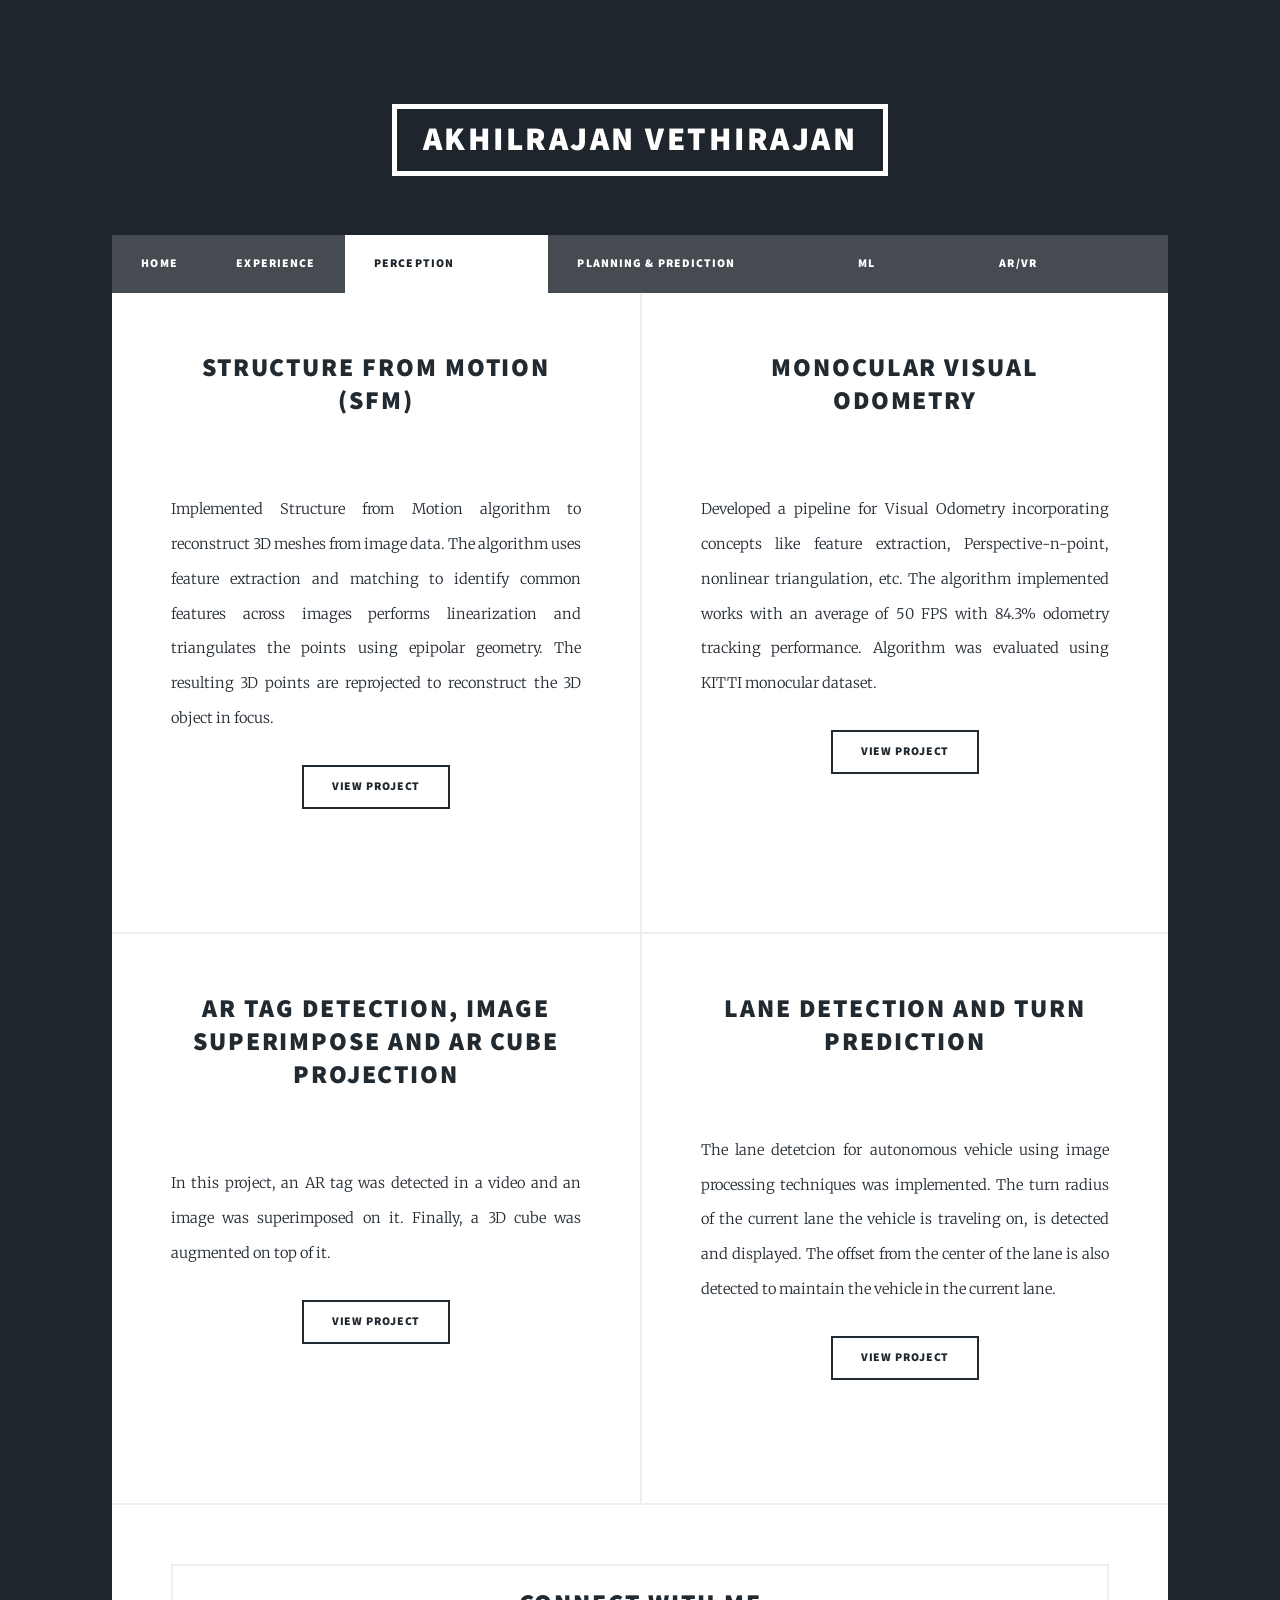
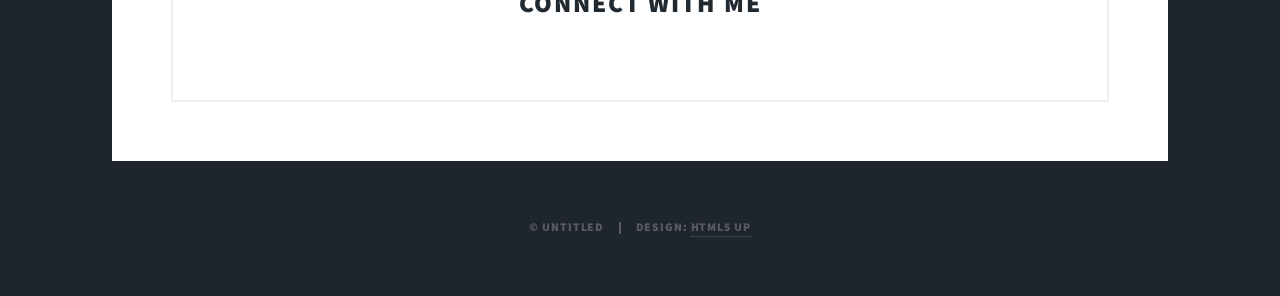
==== CVprojects.html @ 6d542c8a "Updated portfolio" ====
<!DOCTYPE HTML>
<!--
	Massively by HTML5 UP
	html5up.net | @ajlkn
	Free for personal and commercial use under the CCA 3.0 license (html5up.net/license)
-->
<html>
	<head>
		<title>Computer Vision</title>
		<meta charset="utf-8" />
		<meta name="viewport" content="width=device-width, initial-scale=1, user-scalable=no" />
		<link rel="stylesheet" href="assets/css/main.css" />
		<noscript><link rel="stylesheet" href="assets/css/noscript.css" /></noscript>
	</head>
	<body class="is-preload">

		<!-- Wrapper -->
			<div id="wrapper">

				<!-- Header -->
					<header id="header">
						<a href="index.html" class="logo">Akhilrajan Vethirajan</a>
					</header>

				<!-- Nav -->
					<nav id="nav">
						<ul class="links">

							<li><a href="index.html">HOME</a></li>
							<li><a href="research.html">Experience</a></li>
							<li class="active"><a href="CVprojects.html">Perception Projects</a></li>
							<li><a href="Planning.html">Planning & Prediction Projects</a></li>
							<li><a href="ML.html">ML Projects</a></li>
							<li><a href="Gamedev.html">AR/VR GameDev</a></li>
							<!-- <li><a href="#about_me">About Me</a></li> -->
						</ul>
						<ul class="icons">
							<li><a href="https://www.linkedin.com/in/akhilrajan/" class="icon brands fa-linkedin"><span class="label">LinkedIn</span></a></li>
							<li><a href="https://github.com/Akhilrajan-V" class="icon brands fa-github"><span class="label">GitHub</span></a></li>
						</ul>
					</nav>

				<!-- Main -->
					<div id="main">

							<section class="posts">

								<article>
									<header>
									
										<h2><a href="#">Structure from Motion (SfM)<br />
										</a></h2>
									</header>
									<a href="https://www.youtube.com/watch?v=Nj5nIHlJmwM" class="image fit"><img src="images/pointcloud.gif" alt="" /></a>
									<p>
										Implemented Structure from Motion algorithm to reconstruct 3D meshes from image data. The algorithm uses feature extraction and matching to identify
										common features across images performs linearization and triangulates the points using epipolar geometry. The resulting 3D points are reprojected to 
										reconstruct the 3D object in focus.   
									</p>
									<ul class="actions special">
										<li><a href="https://github.com/aswathselvam/Mono-V-SLAM" class="button">View Project</a></li>
									</ul>
									<ul class="icons alt">
										<li><a href="https://www.youtube.com/watch?v=Nj5nIHlJmwM" class="icon brands alt fa-youtube"><span class="label">Youtube</span></a></li>
									</ul>
								</article>

								<article>
									<header>
									
										<h2><a href="#">Monocular Visual Odometry<br />
										</a></h2>
									</header>
									<a href="https://www.youtube.com/watch?v=Nj5nIHlJmwM" class="image fit"><img src="images/pointcloud.gif" alt="" /></a>
									<p>
										Developed a pipeline for Visual Odometry incorporating concepts like feature extraction, Perspective-n-point, nonlinear triangulation, etc.
										The algorithm implemented works with an average of 50 FPS with 84.3% odometry tracking performance. Algorithm was evaluated using KITTI monocular dataset.        
									</p>
									<ul class="actions special">
										<li><a href="https://github.com/aswathselvam/Mono-V-SLAM" class="button">View Project</a></li>
									</ul>
									<ul class="icons alt">
										<li><a href="https://www.youtube.com/watch?v=Nj5nIHlJmwM" class="icon brands alt fa-youtube"><span class="label">Youtube</span></a></li>
									</ul>
								</article>	

								<article>
									<header>
										<h2><a href="#">AR Tag Detection, Image superimpose and AR Cube projection<br />
										</a></h2>
									</header>
									<a href="https://drive.google.com/file/d/1sI7ecA_CDnoxOU5vWGBy1FHUKwkh2Gbr/view?usp=sharing" class="image fit"><img src="images/cube_SS.png" alt="" /></a>
									<p>In this project, an AR tag was detected in a video and an image was superimposed on it. Finally, a 3D cube was 
										augmented on top of it.</p>
									<ul class="actions special">
										<li><a href="#" class="button">View Project</a></li>
									</ul>
									<ul class="icons alt">
										<li><a href="https://drive.google.com/file/d/1sI7ecA_CDnoxOU5vWGBy1FHUKwkh2Gbr/view?usp=sharing" class="icon brands alt fa-youtube"><span class="label">Youtube</span></a></li>
									</ul>
								</article>
								
								<article>
									<header>
										
										<h2><a href="#">Lane Detection and Turn Prediction<br />
										</a></h2>
									</header>
									<a href="https://drive.google.com/file/d/1pmeUvAdmHoVTQMh2VsuWwOmt2T-Bumat/view?usp=sharing" class="image fit"><img src="images/curve_detect.png" alt="" /></a>
									<p>
										The lane detetcion for autonomous vehicle using image processing techniques was implemented.
										The turn radius of the current lane the vehicle is traveling on, is detected and displayed. The 
										offset from the center of the lane is also detected to maintain the vehicle in the current lane.											
									</p>
									<ul class="actions special">
										<li><a href="#" class="button">View Project</a></li>
									</ul>
									<ul class="icons alt">
										<li><a href="https://drive.google.com/file/d/1pmeUvAdmHoVTQMh2VsuWwOmt2T-Bumat/view?usp=sharing" class="icon brands alt fa-youtube"><span class="label">Youtube</span></a></li>
									</ul>
								</article>

							</section>

						<footer>
							<section>
								<div class="box" id="coonect">
								
									<h2>Connect with me</h2>
										<ul class="icons">
										
											<li><a href="https://www.linkedin.com/in/akhilrajan/" class="icon brands fa-linkedin"><span class="label">LinkedIn</span></a></li>
											<li><a href="https://github.com/Akhilrajan-V" class="icon brands fa-github"><span class="label">GitHub</span></a></li>
										</ul>
								</div>
							</section>
						</footer>
					</div>
				

				<!-- Copyright -->
					<div id="copyright">
						<ul><li>&copy; Untitled</li><li>Design: <a href="https://html5up.net">HTML5 UP</a></li></ul>
					</div>

			</div>

		<!-- Scripts -->
			<script src="assets/js/jquery.min.js"></script>
			<script src="assets/js/jquery.scrollex.min.js"></script>
			<script src="assets/js/jquery.scrolly.min.js"></script>
			<script src="assets/js/browser.min.js"></script>
			<script src="assets/js/breakpoints.min.js"></script>
			<script src="assets/js/util.js"></script>
			<script src="assets/js/main.js"></script>

	</body>
</html>
---- assets/css/main.css ----
@import url(fontawesome-all.min.css);
@import url("https://fonts.googleapis.com/css?family=Merriweather:300,700,300italic,700italic|Source+Sans+Pro:900");

/*
	Massively by HTML5 UP
	html5up.net | @ajlkn
	Free for personal and commercial use under the CCA 3.0 license (html5up.net/license)
*/

html, body, div, span, applet, object,
iframe, h1, h2, h3, h4, h5, h6, p, blockquote,
pre, a, abbr, acronym, address, big, cite,
code, del, dfn, em, img, ins, kbd, q, s, samp,
small, strike, strong, sub, sup, tt, var, b,
u, i, center, dl, dt, dd, ol, ul, li, fieldset,
form, label, legend, table, caption, tbody,
tfoot, thead, tr, th, td, article, aside,
canvas, details, embed, figure, figcaption,
footer, header, hgroup, menu, nav, output, ruby,
section, summary, time, mark, audio, video {
	margin: 0;
	padding: 0;
	border: 0;
	font-size: 100%;
	font: inherit;
	vertical-align: baseline;}

article, aside, details, figcaption, figure,
footer, header, hgroup, menu, nav, section {
	display: block;}

body {
	line-height: 1;
}

ol, ul {
	list-style: none;
}

blockquote, q {
	quotes: none;
}

	blockquote:before, blockquote:after, q:before, q:after {
		content: '';
		content: none;
	}

table {
	border-collapse: collapse;
	border-spacing: 0;
}

body {
	-webkit-text-size-adjust: none;
}

mark {
	background-color: transparent;
	color: inherit;
}

input::-moz-focus-inner {
	border: 0;
	padding: 0;
}

input, select, textarea {
	-moz-appearance: none;
	-webkit-appearance: none;
	-ms-appearance: none;
	appearance: none;
}

/* Basic */

	@-ms-viewport {
		width: device-width;
	}

	body {
		-ms-overflow-style: scrollbar;
	}

	@media screen and (max-width: 480px) {

		html, body {
			min-width: 320px;
		}

	}

	html {
		box-sizing: border-box;
	}

	*, *:before, *:after {
		box-sizing: inherit;
	}

	body {
		background-color: #1e252d;
	}

		body.is-preload *, body.is-preload *:before, body.is-preload *:after {
			-moz-animation: none !important;
			-webkit-animation: none !important;
			-ms-animation: none !important;
			animation: none !important;
			-moz-transition: none !important;
			-webkit-transition: none !important;
			-ms-transition: none !important;
			transition: none !important;
		}

/* Type */

html {
	font-size: 16pt;
}

@media screen and (max-width: 1680px) {

	html {
		font-size: 12pt;
	}

}

@media screen and (max-width: 1280px) {

	html {
		font-size: 11pt;
	}

}

@media screen and (max-width: 360px) {

	html {
		font-size: 10pt;
	}

}

body {
	color: #212931;
}

.selected-text-large {
	font-size: 1.5rem;
}

	body, input, select, textarea {
		font-family: "Merriweather", Georgia, serif;
		font-weight: 300;
		font-size: 1rem;
		line-height: 2.375;
	}

	a {
		-moz-transition: color 0.2s ease-in-out, background-color 0.2s ease-in-out, border-color 0.2s ease-in-out, box-shadow 0.2s ease-in-out;
		-webkit-transition: color 0.2s ease-in-out, background-color 0.2s ease-in-out, border-color 0.2s ease-in-out, box-shadow 0.2s ease-in-out;
		-ms-transition: color 0.2s ease-in-out, background-color 0.2s ease-in-out, border-color 0.2s ease-in-out, box-shadow 0.2s ease-in-out;
		transition: color 0.2s ease-in-out, background-color 0.2s ease-in-out, border-color 0.2s ease-in-out, box-shadow 0.2s ease-in-out;
		border-bottom: dotted 1px;
		text-decoration: none;
	}

		a:hover {
			border-bottom-color: transparent;
		}

	strong, b {
		font-weight: 600;
	}

	em, i {
		font-style: italic;
	}

	p {
		text-align: justify;
		margin: 0 0 2rem 0;
	}

	h1, h2, h3, h4, h5, h6 {
		font-family: "Source Sans Pro", Helvetica, sans-serif;
		font-weight: 900;
		line-height: 1.5;
		letter-spacing: 0.075em;
		text-transform: uppercase;
		margin: 0 0 1rem 0;
	}

		h1 a, h2 a, h3 a, h4 a, h5 a, h6 a {
			border-bottom: 0;
			color: inherit;
			text-decoration: none;
		}

	h1 {
		font-size: 4rem;
		line-height: 1.1;
		margin: 0 0 2rem 0;
	}

	h2 {
		font-size: 1.75rem;
		line-height: 1.3;
		margin: 0 0 1.5rem 0;
	}

	h3 {
		font-size: 1.25rem;
		margin: 0 0 1.5rem 0;
	}

	h4 {
		font-size: 1rem;
	}

	h5 {
		font-size: 0.9rem;
	}

	h6 {
		font-size: 0.8rem;
	}

	sub {
		font-size: 0.8rem;
		position: relative;
		top: 0.5rem;
	}

	sup {
		font-size: 0.8rem;
		position: relative;
		top: -0.5rem;
	}

	blockquote {
		border-left: solid 4px;
		font-style: italic;
		margin: 0 0 2rem 0;
		padding: 0.5rem 0 0.5rem 2rem;
	}

	code {
		border: solid 2px;
		font-family: "Courier New", monospace;
		font-size: 0.9rem;
		margin: 0 0.25rem;
		padding: 0.25rem 0.65rem;
	}

	pre {
		-webkit-overflow-scrolling: touch;
		font-family: "Courier New", monospace;
		font-size: 0.9rem;
		margin: 0 0 2rem 0;
	}

		pre code {
			display: block;
			line-height: 1.75;
			padding: 1rem 1.5rem;
			overflow-x: auto;
		}

	hr {
		border: 0;
		border-bottom: solid 2px;
		margin: 3rem 0;
	}

		hr.major {
			margin: 5rem 0;
		}

	.align-left {
		text-align: left;
	}

	.align-center {
		text-align: center;
	}

	.align-right {
		text-align: right;
	}

	input, select, textarea {
		color: #212931;
	}

	a {
		color: #212931;
		border-bottom-color: rgba(33, 41, 49, 0.5);
	}

		a:hover {
			border-bottom-color: transparent;
			color: #18bfef !important;
		}

	strong, b {
		color: #212931;
	}

	h1, h2, h3, h4, h5, h6 {
		color: #212931;
	}

	blockquote {
		border-left-color: #eeeeee;
	}

	code {
		background: rgba(220, 220, 220, 0.25);
		border-color: #eeeeee;
	}

	hr {
		border-bottom-color: #eeeeee;
	}

/* Row */

	.row {
		display: flex;
		flex-wrap: wrap;
		box-sizing: border-box;
		align-items: stretch;
	}

		.row > * {
			box-sizing: border-box;
		}

		.row.gtr-uniform > * > :last-child {
			margin-bottom: 0;
		}

		.row.aln-left {
			justify-content: flex-start;
		}

		.row.aln-center {
			justify-content: center;
		}

		.row.aln-right {
			justify-content: flex-end;
		}

		.row.aln-top {
			align-items: flex-start;
		}

		.row.aln-middle {
			align-items: center;
		}

		.row.aln-bottom {
			align-items: flex-end;
		}

		.row > .imp {
			order: -1;
		}

		.row > .col-1 {
			width: 8.33333%;
		}

		.row > .off-1 {
			margin-left: 8.33333%;
		}

		.row > .col-2 {
			width: 16.66667%;
		}

		.row > .off-2 {
			margin-left: 16.66667%;
		}

		.row > .col-3 {
			width: 25%;
		}

		.row > .off-3 {
			margin-left: 25%;
		}

		.row > .col-4 {
			width: 33.33333%;
		}

		.row > .off-4 {
			margin-left: 33.33333%;
		}

		.row > .col-5 {
			width: 41.66667%;
		}

		.row > .off-5 {
			margin-left: 41.66667%;
		}

		.row > .col-6 {
			width: 50%;
		}

		.row > .off-6 {
			margin-left: 50%;
		}

		.row > .col-7 {
			width: 58.33333%;
		}

		.row > .off-7 {
			margin-left: 58.33333%;
		}

		.row > .col-8 {
			width: 66.66667%;
		}

		.row > .off-8 {
			margin-left: 66.66667%;
		}

		.row > .col-9 {
			width: 75%;
		}

		.row > .off-9 {
			margin-left: 75%;
		}

		.row > .col-10 {
			width: 83.33333%;
		}

		.row > .off-10 {
			margin-left: 83.33333%;
		}

		.row > .col-11 {
			width: 91.66667%;
		}

		.row > .off-11 {
			margin-left: 91.66667%;
		}

		.row > .col-12 {
			width: 100%;
		}

		.row > .off-12 {
			margin-left: 100%;
		}

		.row.gtr-0 {
			margin-top: 0;
			margin-left: 0rem;
		}

			.row.gtr-0 > * {
				padding: 0 0 0 0rem;
			}

			.row.gtr-0.gtr-uniform {
				margin-top: 0rem;
			}

				.row.gtr-0.gtr-uniform > * {
					padding-top: 0rem;
				}

		.row.gtr-25 {
			margin-top: 0;
			margin-left: -0.375rem;
		}

			.row.gtr-25 > * {
				padding: 0 0 0 0.375rem;
			}

			.row.gtr-25.gtr-uniform {
				margin-top: -0.375rem;
			}

				.row.gtr-25.gtr-uniform > * {
					padding-top: 0.375rem;
				}

		.row.gtr-50 {
			margin-top: 0;
			margin-left: -0.75rem;
		}

			.row.gtr-50 > * {
				padding: 0 0 0 0.75rem;
			}

			.row.gtr-50.gtr-uniform {
				margin-top: -0.75rem;
			}

				.row.gtr-50.gtr-uniform > * {
					padding-top: 0.75rem;
				}

		.row {
			margin-top: 0;
			margin-left: -1.5rem;
		}

			.row > * {
				padding: 0 0 0 1.5rem;
			}

			.row.gtr-uniform {
				margin-top: -1.5rem;
			}

				.row.gtr-uniform > * {
					padding-top: 1.5rem;
				}

		.row.gtr-150 {
			margin-top: 0;
			margin-left: -2.25rem;
		}

			.row.gtr-150 > * {
				padding: 0 0 0 2.25rem;
			}

			.row.gtr-150.gtr-uniform {
				margin-top: -2.25rem;
			}

				.row.gtr-150.gtr-uniform > * {
					padding-top: 2.25rem;
				}

		.row.gtr-200 {
			margin-top: 0;
			margin-left: -3rem;
		}

			.row.gtr-200 > * {
				padding: 0 0 0 3rem;
			}

			.row.gtr-200.gtr-uniform {
				margin-top: -3rem;
			}

				.row.gtr-200.gtr-uniform > * {
					padding-top: 3rem;
				}

		@media screen and (max-width: 1680px) {

			.row {
				display: flex;
				flex-wrap: wrap;
				box-sizing: border-box;
				align-items: stretch;
			}

				.row > * {
					box-sizing: border-box;
				}

				.row.gtr-uniform > * > :last-child {
					margin-bottom: 0;
				}

				.row.aln-left {
					justify-content: flex-start;
				}

				.row.aln-center {
					justify-content: center;
				}

				.row.aln-right {
					justify-content: flex-end;
				}

				.row.aln-top {
					align-items: flex-start;
				}

				.row.aln-middle {
					align-items: center;
				}

				.row.aln-bottom {
					align-items: flex-end;
				}

				.row > .imp-xlarge {
					order: -1;
				}

				.row > .col-1-xlarge {
					width: 8.33333%;
				}

				.row > .off-1-xlarge {
					margin-left: 8.33333%;
				}

				.row > .col-2-xlarge {
					width: 16.66667%;
				}

				.row > .off-2-xlarge {
					margin-left: 16.66667%;
				}

				.row > .col-3-xlarge {
					width: 25%;
				}

				.row > .off-3-xlarge {
					margin-left: 25%;
				}

				.row > .col-4-xlarge {
					width: 33.33333%;
				}

				.row > .off-4-xlarge {
					margin-left: 33.33333%;
				}

				.row > .col-5-xlarge {
					width: 41.66667%;
				}

				.row > .off-5-xlarge {
					margin-left: 41.66667%;
				}

				.row > .col-6-xlarge {
					width: 50%;
				}

				.row > .off-6-xlarge {
					margin-left: 50%;
				}

				.row > .col-7-xlarge {
					width: 58.33333%;
				}

				.row > .off-7-xlarge {
					margin-left: 58.33333%;
				}

				.row > .col-8-xlarge {
					width: 66.66667%;
				}

				.row > .off-8-xlarge {
					margin-left: 66.66667%;
				}

				.row > .col-9-xlarge {
					width: 75%;
				}

				.row > .off-9-xlarge {
					margin-left: 75%;
				}

				.row > .col-10-xlarge {
					width: 83.33333%;
				}

				.row > .off-10-xlarge {
					margin-left: 83.33333%;
				}

				.row > .col-11-xlarge {
					width: 91.66667%;
				}

				.row > .off-11-xlarge {
					margin-left: 91.66667%;
				}

				.row > .col-12-xlarge {
					width: 100%;
				}

				.row > .off-12-xlarge {
					margin-left: 100%;
				}

				.row.gtr-0 {
					margin-top: 0;
					margin-left: 0rem;
				}

					.row.gtr-0 > * {
						padding: 0 0 0 0rem;
					}

					.row.gtr-0.gtr-uniform {
						margin-top: 0rem;
					}

						.row.gtr-0.gtr-uniform > * {
							padding-top: 0rem;
						}

				.row.gtr-25 {
					margin-top: 0;
					margin-left: -0.375rem;
				}

					.row.gtr-25 > * {
						padding: 0 0 0 0.375rem;
					}

					.row.gtr-25.gtr-uniform {
						margin-top: -0.375rem;
					}

						.row.gtr-25.gtr-uniform > * {
							padding-top: 0.375rem;
						}

				.row.gtr-50 {
					margin-top: 0;
					margin-left: -0.75rem;
				}

					.row.gtr-50 > * {
						padding: 0 0 0 0.75rem;
					}

					.row.gtr-50.gtr-uniform {
						margin-top: -0.75rem;
					}

						.row.gtr-50.gtr-uniform > * {
							padding-top: 0.75rem;
						}

				.row {
					margin-top: 0;
					margin-left: -1.5rem;
				}

					.row > * {
						padding: 0 0 0 1.5rem;
					}

					.row.gtr-uniform {
						margin-top: -1.5rem;
					}

						.row.gtr-uniform > * {
							padding-top: 1.5rem;
						}

				.row.gtr-150 {
					margin-top: 0;
					margin-left: -2.25rem;
				}

					.row.gtr-150 > * {
						padding: 0 0 0 2.25rem;
					}

					.row.gtr-150.gtr-uniform {
						margin-top: -2.25rem;
					}

						.row.gtr-150.gtr-uniform > * {
							padding-top: 2.25rem;
						}

				.row.gtr-200 {
					margin-top: 0;
					margin-left: -3rem;
				}

					.row.gtr-200 > * {
						padding: 0 0 0 3rem;
					}

					.row.gtr-200.gtr-uniform {
						margin-top: -3rem;
					}

						.row.gtr-200.gtr-uniform > * {
							padding-top: 3rem;
						}

		}

		@media screen and (max-width: 1280px) {

			.row {
				display: flex;
				flex-wrap: wrap;
				box-sizing: border-box;
				align-items: stretch;
			}

				.row > * {
					box-sizing: border-box;
				}

				.row.gtr-uniform > * > :last-child {
					margin-bottom: 0;
				}

				.row.aln-left {
					justify-content: flex-start;
				}

				.row.aln-center {
					justify-content: center;
				}

				.row.aln-right {
					justify-content: flex-end;
				}

				.row.aln-top {
					align-items: flex-start;
				}

				.row.aln-middle {
					align-items: center;
				}

				.row.aln-bottom {
					align-items: flex-end;
				}

				.row > .imp-large {
					order: -1;
				}

				.row > .col-1-large {
					width: 8.33333%;
				}

				.row > .off-1-large {
					margin-left: 8.33333%;
				}

				.row > .col-2-large {
					width: 16.66667%;
				}

				.row > .off-2-large {
					margin-left: 16.66667%;
				}

				.row > .col-3-large {
					width: 25%;
				}

				.row > .off-3-large {
					margin-left: 25%;
				}

				.row > .col-4-large {
					width: 33.33333%;
				}

				.row > .off-4-large {
					margin-left: 33.33333%;
				}

				.row > .col-5-large {
					width: 41.66667%;
				}

				.row > .off-5-large {
					margin-left: 41.66667%;
				}

				.row > .col-6-large {
					width: 50%;
				}

				.row > .off-6-large {
					margin-left: 50%;
				}

				.row > .col-7-large {
					width: 58.33333%;
				}

				.row > .off-7-large {
					margin-left: 58.33333%;
				}

				.row > .col-8-large {
					width: 66.66667%;
				}

				.row > .off-8-large {
					margin-left: 66.66667%;
				}

				.row > .col-9-large {
					width: 75%;
				}

				.row > .off-9-large {
					margin-left: 75%;
				}

				.row > .col-10-large {
					width: 83.33333%;
				}

				.row > .off-10-large {
					margin-left: 83.33333%;
				}

				.row > .col-11-large {
					width: 91.66667%;
				}

				.row > .off-11-large {
					margin-left: 91.66667%;
				}

				.row > .col-12-large {
					width: 100%;
				}

				.row > .off-12-large {
					margin-left: 100%;
				}

				.row.gtr-0 {
					margin-top: 0;
					margin-left: 0rem;
				}

					.row.gtr-0 > * {
						padding: 0 0 0 0rem;
					}

					.row.gtr-0.gtr-uniform {
						margin-top: 0rem;
					}

						.row.gtr-0.gtr-uniform > * {
							padding-top: 0rem;
						}

				.row.gtr-25 {
					margin-top: 0;
					margin-left: -0.375rem;
				}

					.row.gtr-25 > * {
						padding: 0 0 0 0.375rem;
					}

					.row.gtr-25.gtr-uniform {
						margin-top: -0.375rem;
					}

						.row.gtr-25.gtr-uniform > * {
							padding-top: 0.375rem;
						}

				.row.gtr-50 {
					margin-top: 0;
					margin-left: -0.75rem;
				}

					.row.gtr-50 > * {
						padding: 0 0 0 0.75rem;
					}

					.row.gtr-50.gtr-uniform {
						margin-top: -0.75rem;
					}

						.row.gtr-50.gtr-uniform > * {
							padding-top: 0.75rem;
						}

				.row {
					margin-top: 0;
					margin-left: -1.5rem;
				}

					.row > * {
						padding: 0 0 0 1.5rem;
					}

					.row.gtr-uniform {
						margin-top: -1.5rem;
					}

						.row.gtr-uniform > * {
							padding-top: 1.5rem;
						}

				.row.gtr-150 {
					margin-top: 0;
					margin-left: -2.25rem;
				}

					.row.gtr-150 > * {
						padding: 0 0 0 2.25rem;
					}

					.row.gtr-150.gtr-uniform {
						margin-top: -2.25rem;
					}

						.row.gtr-150.gtr-uniform > * {
							padding-top: 2.25rem;
						}

				.row.gtr-200 {
					margin-top: 0;
					margin-left: -3rem;
				}

					.row.gtr-200 > * {
						padding: 0 0 0 3rem;
					}

					.row.gtr-200.gtr-uniform {
						margin-top: -3rem;
					}

						.row.gtr-200.gtr-uniform > * {
							padding-top: 3rem;
						}

		}

		@media screen and (max-width: 980px) {

			.row {
				display: flex;
				flex-wrap: wrap;
				box-sizing: border-box;
				align-items: stretch;
			}

				.row > * {
					box-sizing: border-box;
				}

				.row.gtr-uniform > * > :last-child {
					margin-bottom: 0;
				}

				.row.aln-left {
					justify-content: flex-start;
				}

				.row.aln-center {
					justify-content: center;
				}

				.row.aln-right {
					justify-content: flex-end;
				}

				.row.aln-top {
					align-items: flex-start;
				}

				.row.aln-middle {
					align-items: center;
				}

				.row.aln-bottom {
					align-items: flex-end;
				}

				.row > .imp-medium {
					order: -1;
				}

				.row > .col-1-medium {
					width: 8.33333%;
				}

				.row > .off-1-medium {
					margin-left: 8.33333%;
				}

				.row > .col-2-medium {
					width: 16.66667%;
				}

				.row > .off-2-medium {
					margin-left: 16.66667%;
				}

				.row > .col-3-medium {
					width: 25%;
				}

				.row > .off-3-medium {
					margin-left: 25%;
				}

				.row > .col-4-medium {
					width: 33.33333%;
				}

				.row > .off-4-medium {
					margin-left: 33.33333%;
				}

				.row > .col-5-medium {
					width: 41.66667%;
				}

				.row > .off-5-medium {
					margin-left: 41.66667%;
				}

				.row > .col-6-medium {
					width: 50%;
				}

				.row > .off-6-medium {
					margin-left: 50%;
				}

				.row > .col-7-medium {
					width: 58.33333%;
				}

				.row > .off-7-medium {
					margin-left: 58.33333%;
				}

				.row > .col-8-medium {
					width: 66.66667%;
				}

				.row > .off-8-medium {
					margin-left: 66.66667%;
				}

				.row > .col-9-medium {
					width: 75%;
				}

				.row > .off-9-medium {
					margin-left: 75%;
				}

				.row > .col-10-medium {
					width: 83.33333%;
				}

				.row > .off-10-medium {
					margin-left: 83.33333%;
				}

				.row > .col-11-medium {
					width: 91.66667%;
				}

				.row > .off-11-medium {
					margin-left: 91.66667%;
				}

				.row > .col-12-medium {
					width: 100%;
				}

				.row > .off-12-medium {
					margin-left: 100%;
				}

				.row.gtr-0 {
					margin-top: 0;
					margin-left: 0rem;
				}

					.row.gtr-0 > * {
						padding: 0 0 0 0rem;
					}

					.row.gtr-0.gtr-uniform {
						margin-top: 0rem;
					}

						.row.gtr-0.gtr-uniform > * {
							padding-top: 0rem;
						}

				.row.gtr-25 {
					margin-top: 0;
					margin-left: -0.375rem;
				}

					.row.gtr-25 > * {
						padding: 0 0 0 0.375rem;
					}

					.row.gtr-25.gtr-uniform {
						margin-top: -0.375rem;
					}

						.row.gtr-25.gtr-uniform > * {
							padding-top: 0.375rem;
						}

				.row.gtr-50 {
					margin-top: 0;
					margin-left: -0.75rem;
				}

					.row.gtr-50 > * {
						padding: 0 0 0 0.75rem;
					}

					.row.gtr-50.gtr-uniform {
						margin-top: -0.75rem;
					}

						.row.gtr-50.gtr-uniform > * {
							padding-top: 0.75rem;
						}

				.row {
					margin-top: 0;
					margin-left: -1.5rem;
				}

					.row > * {
						padding: 0 0 0 1.5rem;
					}

					.row.gtr-uniform {
						margin-top: -1.5rem;
					}

						.row.gtr-uniform > * {
							padding-top: 1.5rem;
						}

				.row.gtr-150 {
					margin-top: 0;
					margin-left: -2.25rem;
				}

					.row.gtr-150 > * {
						padding: 0 0 0 2.25rem;
					}

					.row.gtr-150.gtr-uniform {
						margin-top: -2.25rem;
					}

						.row.gtr-150.gtr-uniform > * {
							padding-top: 2.25rem;
						}

				.row.gtr-200 {
					margin-top: 0;
					margin-left: -3rem;
				}

					.row.gtr-200 > * {
						padding: 0 0 0 3rem;
					}

					.row.gtr-200.gtr-uniform {
						margin-top: -3rem;
					}

						.row.gtr-200.gtr-uniform > * {
							padding-top: 3rem;
						}

		}

		@media screen and (max-width: 736px) {

			.row {
				display: flex;
				flex-wrap: wrap;
				box-sizing: border-box;
				align-items: stretch;
			}

				.row > * {
					box-sizing: border-box;
				}

				.row.gtr-uniform > * > :last-child {
					margin-bottom: 0;
				}

				.row.aln-left {
					justify-content: flex-start;
				}

				.row.aln-center {
					justify-content: center;
				}

				.row.aln-right {
					justify-content: flex-end;
				}

				.row.aln-top {
					align-items: flex-start;
				}

				.row.aln-middle {
					align-items: center;
				}

				.row.aln-bottom {
					align-items: flex-end;
				}

				.row > .imp-small {
					order: -1;
				}

				.row > .col-1-small {
					width: 8.33333%;
				}

				.row > .off-1-small {
					margin-left: 8.33333%;
				}

				.row > .col-2-small {
					width: 16.66667%;
				}

				.row > .off-2-small {
					margin-left: 16.66667%;
				}

				.row > .col-3-small {
					width: 25%;
				}

				.row > .off-3-small {
					margin-left: 25%;
				}

				.row > .col-4-small {
					width: 33.33333%;
				}

				.row > .off-4-small {
					margin-left: 33.33333%;
				}

				.row > .col-5-small {
					width: 41.66667%;
				}

				.row > .off-5-small {
					margin-left: 41.66667%;
				}

				.row > .col-6-small {
					width: 50%;
				}

				.row > .off-6-small {
					margin-left: 50%;
				}

				.row > .col-7-small {
					width: 58.33333%;
				}

				.row > .off-7-small {
					margin-left: 58.33333%;
				}

				.row > .col-8-small {
					width: 66.66667%;
				}

				.row > .off-8-small {
					margin-left: 66.66667%;
				}

				.row > .col-9-small {
					width: 75%;
				}

				.row > .off-9-small {
					margin-left: 75%;
				}

				.row > .col-10-small {
					width: 83.33333%;
				}

				.row > .off-10-small {
					margin-left: 83.33333%;
				}

				.row > .col-11-small {
					width: 91.66667%;
				}

				.row > .off-11-small {
					margin-left: 91.66667%;
				}

				.row > .col-12-small {
					width: 100%;
				}

				.row > .off-12-small {
					margin-left: 100%;
				}

				.row.gtr-0 {
					margin-top: 0;
					margin-left: 0rem;
				}

					.row.gtr-0 > * {
						padding: 0 0 0 0rem;
					}

					.row.gtr-0.gtr-uniform {
						margin-top: 0rem;
					}

						.row.gtr-0.gtr-uniform > * {
							padding-top: 0rem;
						}

				.row.gtr-25 {
					margin-top: 0;
					margin-left: -0.375rem;
				}

					.row.gtr-25 > * {
						padding: 0 0 0 0.375rem;
					}

					.row.gtr-25.gtr-uniform {
						margin-top: -0.375rem;
					}

						.row.gtr-25.gtr-uniform > * {
							padding-top: 0.375rem;
						}

				.row.gtr-50 {
					margin-top: 0;
					margin-left: -0.75rem;
				}

					.row.gtr-50 > * {
						padding: 0 0 0 0.75rem;
					}

					.row.gtr-50.gtr-uniform {
						margin-top: -0.75rem;
					}

						.row.gtr-50.gtr-uniform > * {
							padding-top: 0.75rem;
						}

				.row {
					margin-top: 0;
					margin-left: -1.5rem;
				}

					.row > * {
						padding: 0 0 0 1.5rem;
					}

					.row.gtr-uniform {
						margin-top: -1.5rem;
					}

						.row.gtr-uniform > * {
							padding-top: 1.5rem;
						}

				.row.gtr-150 {
					margin-top: 0;
					margin-left: -2.25rem;
				}

					.row.gtr-150 > * {
						padding: 0 0 0 2.25rem;
					}

					.row.gtr-150.gtr-uniform {
						margin-top: -2.25rem;
					}

						.row.gtr-150.gtr-uniform > * {
							padding-top: 2.25rem;
						}

				.row.gtr-200 {
					margin-top: 0;
					margin-left: -3rem;
				}

					.row.gtr-200 > * {
						padding: 0 0 0 3rem;
					}

					.row.gtr-200.gtr-uniform {
						margin-top: -3rem;
					}

						.row.gtr-200.gtr-uniform > * {
							padding-top: 3rem;
						}

		}

		@media screen and (max-width: 480px) {

			.row {
				display: flex;
				flex-wrap: wrap;
				box-sizing: border-box;
				align-items: stretch;
			}

				.row > * {
					box-sizing: border-box;
				}

				.row.gtr-uniform > * > :last-child {
					margin-bottom: 0;
				}

				.row.aln-left {
					justify-content: flex-start;
				}

				.row.aln-center {
					justify-content: center;
				}

				.row.aln-right {
					justify-content: flex-end;
				}

				.row.aln-top {
					align-items: flex-start;
				}

				.row.aln-middle {
					align-items: center;
				}

				.row.aln-bottom {
					align-items: flex-end;
				}

				.row > .imp-xsmall {
					order: -1;
				}

				.row > .col-1-xsmall {
					width: 8.33333%;
				}

				.row > .off-1-xsmall {
					margin-left: 8.33333%;
				}

				.row > .col-2-xsmall {
					width: 16.66667%;
				}

				.row > .off-2-xsmall {
					margin-left: 16.66667%;
				}

				.row > .col-3-xsmall {
					width: 25%;
				}

				.row > .off-3-xsmall {
					margin-left: 25%;
				}

				.row > .col-4-xsmall {
					width: 33.33333%;
				}

				.row > .off-4-xsmall {
					margin-left: 33.33333%;
				}

				.row > .col-5-xsmall {
					width: 41.66667%;
				}

				.row > .off-5-xsmall {
					margin-left: 41.66667%;
				}

				.row > .col-6-xsmall {
					width: 50%;
				}

				.row > .off-6-xsmall {
					margin-left: 50%;
				}

				.row > .col-7-xsmall {
					width: 58.33333%;
				}

				.row > .off-7-xsmall {
					margin-left: 58.33333%;
				}

				.row > .col-8-xsmall {
					width: 66.66667%;
				}

				.row > .off-8-xsmall {
					margin-left: 66.66667%;
				}

				.row > .col-9-xsmall {
					width: 75%;
				}

				.row > .off-9-xsmall {
					margin-left: 75%;
				}

				.row > .col-10-xsmall {
					width: 83.33333%;
				}

				.row > .off-10-xsmall {
					margin-left: 83.33333%;
				}

				.row > .col-11-xsmall {
					width: 91.66667%;
				}

				.row > .off-11-xsmall {
					margin-left: 91.66667%;
				}

				.row > .col-12-xsmall {
					width: 100%;
				}

				.row > .off-12-xsmall {
					margin-left: 100%;
				}

				.row.gtr-0 {
					margin-top: 0;
					margin-left: 0rem;
				}

					.row.gtr-0 > * {
						padding: 0 0 0 0rem;
					}

					.row.gtr-0.gtr-uniform {
						margin-top: 0rem;
					}

						.row.gtr-0.gtr-uniform > * {
							padding-top: 0rem;
						}

				.row.gtr-25 {
					margin-top: 0;
					margin-left: -0.375rem;
				}

					.row.gtr-25 > * {
						padding: 0 0 0 0.375rem;
					}

					.row.gtr-25.gtr-uniform {
						margin-top: -0.375rem;
					}

						.row.gtr-25.gtr-uniform > * {
							padding-top: 0.375rem;
						}

				.row.gtr-50 {
					margin-top: 0;
					margin-left: -0.75rem;
				}

					.row.gtr-50 > * {
						padding: 0 0 0 0.75rem;
					}

					.row.gtr-50.gtr-uniform {
						margin-top: -0.75rem;
					}

						.row.gtr-50.gtr-uniform > * {
							padding-top: 0.75rem;
						}

				.row {
					margin-top: 0;
					margin-left: -1.5rem;
				}

					.row > * {
						padding: 0 0 0 1.5rem;
					}

					.row.gtr-uniform {
						margin-top: -1.5rem;
					}

						.row.gtr-uniform > * {
							padding-top: 1.5rem;
						}

				.row.gtr-150 {
					margin-top: 0;
					margin-left: -2.25rem;
				}

					.row.gtr-150 > * {
						padding: 0 0 0 2.25rem;
					}

					.row.gtr-150.gtr-uniform {
						margin-top: -2.25rem;
					}

						.row.gtr-150.gtr-uniform > * {
							padding-top: 2.25rem;
						}

				.row.gtr-200 {
					margin-top: 0;
					margin-left: -3rem;
				}

					.row.gtr-200 > * {
						padding: 0 0 0 3rem;
					}

					.row.gtr-200.gtr-uniform {
						margin-top: -3rem;
					}

						.row.gtr-200.gtr-uniform > * {
							padding-top: 3rem;
						}

		}

		@media screen and (max-width: 360px) {

			.row {
				display: flex;
				flex-wrap: wrap;
				box-sizing: border-box;
				align-items: stretch;
			}

				.row > * {
					box-sizing: border-box;
				}

				.row.gtr-uniform > * > :last-child {
					margin-bottom: 0;
				}

				.row.aln-left {
					justify-content: flex-start;
				}

				.row.aln-center {
					justify-content: center;
				}

				.row.aln-right {
					justify-content: flex-end;
				}

				.row.aln-top {
					align-items: flex-start;
				}

				.row.aln-middle {
					align-items: center;
				}

				.row.aln-bottom {
					align-items: flex-end;
				}

				.row > .imp-xxsmall {
					order: -1;
				}

				.row > .col-1-xxsmall {
					width: 8.33333%;
				}

				.row > .off-1-xxsmall {
					margin-left: 8.33333%;
				}

				.row > .col-2-xxsmall {
					width: 16.66667%;
				}

				.row > .off-2-xxsmall {
					margin-left: 16.66667%;
				}

				.row > .col-3-xxsmall {
					width: 25%;
				}

				.row > .off-3-xxsmall {
					margin-left: 25%;
				}

				.row > .col-4-xxsmall {
					width: 33.33333%;
				}

				.row > .off-4-xxsmall {
					margin-left: 33.33333%;
				}

				.row > .col-5-xxsmall {
					width: 41.66667%;
				}

				.row > .off-5-xxsmall {
					margin-left: 41.66667%;
				}

				.row > .col-6-xxsmall {
					width: 50%;
				}

				.row > .off-6-xxsmall {
					margin-left: 50%;
				}

				.row > .col-7-xxsmall {
					width: 58.33333%;
				}

				.row > .off-7-xxsmall {
					margin-left: 58.33333%;
				}

				.row > .col-8-xxsmall {
					width: 66.66667%;
				}

				.row > .off-8-xxsmall {
					margin-left: 66.66667%;
				}

				.row > .col-9-xxsmall {
					width: 75%;
				}

				.row > .off-9-xxsmall {
					margin-left: 75%;
				}

				.row > .col-10-xxsmall {
					width: 83.33333%;
				}

				.row > .off-10-xxsmall {
					margin-left: 83.33333%;
				}

				.row > .col-11-xxsmall {
					width: 91.66667%;
				}

				.row > .off-11-xxsmall {
					margin-left: 91.66667%;
				}

				.row > .col-12-xxsmall {
					width: 100%;
				}

				.row > .off-12-xxsmall {
					margin-left: 100%;
				}

				.row.gtr-0 {
					margin-top: 0;
					margin-left: 0rem;
				}

					.row.gtr-0 > * {
						padding: 0 0 0 0rem;
					}

					.row.gtr-0.gtr-uniform {
						margin-top: 0rem;
					}

						.row.gtr-0.gtr-uniform > * {
							padding-top: 0rem;
						}

				.row.gtr-25 {
					margin-top: 0;
					margin-left: -0.375rem;
				}

					.row.gtr-25 > * {
						padding: 0 0 0 0.375rem;
					}

					.row.gtr-25.gtr-uniform {
						margin-top: -0.375rem;
					}

						.row.gtr-25.gtr-uniform > * {
							padding-top: 0.375rem;
						}

				.row.gtr-50 {
					margin-top: 0;
					margin-left: -0.75rem;
				}

					.row.gtr-50 > * {
						padding: 0 0 0 0.75rem;
					}

					.row.gtr-50.gtr-uniform {
						margin-top: -0.75rem;
					}

						.row.gtr-50.gtr-uniform > * {
							padding-top: 0.75rem;
						}

				.row {
					margin-top: 0;
					margin-left: -1.5rem;
				}

					.row > * {
						padding: 0 0 0 1.5rem;
					}

					.row.gtr-uniform {
						margin-top: -1.5rem;
					}

						.row.gtr-uniform > * {
							padding-top: 1.5rem;
						}

				.row.gtr-150 {
					margin-top: 0;
					margin-left: -2.25rem;
				}

					.row.gtr-150 > * {
						padding: 0 0 0 2.25rem;
					}

					.row.gtr-150.gtr-uniform {
						margin-top: -2.25rem;
					}

						.row.gtr-150.gtr-uniform > * {
							padding-top: 2.25rem;
						}

				.row.gtr-200 {
					margin-top: 0;
					margin-left: -3rem;
				}

					.row.gtr-200 > * {
						padding: 0 0 0 3rem;
					}

					.row.gtr-200.gtr-uniform {
						margin-top: -3rem;
					}

						.row.gtr-200.gtr-uniform > * {
							padding-top: 3rem;
						}

		}

/* Box */

	.box {
		border: solid 2px;
		margin-bottom: 2rem;
		padding: 1.5rem;
	}

		.box > :last-child,
		.box > :last-child > :last-child,
		.box > :last-child > :last-child > :last-child {
			margin-bottom: 0;
		}

		.box.alt {
			border: 0;
			border-radius: 0;
			padding: 0;
		}

	.box {
		border-color: #eeeeee;
	}

/* Button */

	input[type="submit"],
	input[type="reset"],
	input[type="button"],
	button,
	.button {
		-moz-appearance: none;
		-webkit-appearance: none;
		-ms-appearance: none;
		appearance: none;
		-moz-transition: background-color 0.2s ease-in-out, box-shadow 0.2s ease-in-out, color 0.2s ease-in-out;
		-webkit-transition: background-color 0.2s ease-in-out, box-shadow 0.2s ease-in-out, color 0.2s ease-in-out;
		-ms-transition: background-color 0.2s ease-in-out, box-shadow 0.2s ease-in-out, color 0.2s ease-in-out;
		transition: background-color 0.2s ease-in-out, box-shadow 0.2s ease-in-out, color 0.2s ease-in-out;
		border: 0;
		border-radius: 0;
		cursor: pointer;
		display: inline-block;
		font-family: "Source Sans Pro", Helvetica, sans-serif;
		font-size: 0.8rem;
		font-weight: 900;
		letter-spacing: 0.075em;
		height: 3rem;
		line-height: 3rem;
		padding: 0 2rem;
		text-align: center;
		text-decoration: none;
		text-transform: uppercase;
		white-space: nowrap;
	}

		input[type="submit"].icon:before,
		input[type="reset"].icon:before,
		input[type="button"].icon:before,
		button.icon:before,
		.button.icon:before {
			margin-right: 0.5rem;
		}

		input[type="submit"].icon.solo,
		input[type="reset"].icon.solo,
		input[type="button"].icon.solo,
		button.icon.solo,
		.button.icon.solo {
			position: relative;
			width: 4rem;
			height: 4rem;
			line-height: 4rem;
			border-radius: 4rem;
			text-indent: 4rem;
			overflow: hidden;
			padding: 0;
			white-space: nowrap;
		}

			input[type="submit"].icon.solo:before,
			input[type="reset"].icon.solo:before,
			input[type="button"].icon.solo:before,
			button.icon.solo:before,
			.button.icon.solo:before {
				position: absolute;
				display: block;
				top: 0;
				left: 0;
				width: inherit;
				height: inherit;
				line-height: inherit;
				font-size: 1.25rem;
				margin-right: 0;
				text-align: center;
				text-indent: 0;
			}

		input[type="submit"].fit,
		input[type="reset"].fit,
		input[type="button"].fit,
		button.fit,
		.button.fit {
			width: 100%;
		}

		input[type="submit"].small,
		input[type="reset"].small,
		input[type="button"].small,
		button.small,
		.button.small {
			font-size: 0.7rem;
			height: 2.5rem;
			line-height: 2.5rem;
			padding: 0 1.5rem;
		}

		input[type="submit"].large,
		input[type="reset"].large,
		input[type="button"].large,
		button.large,
		.button.large {
			font-size: 0.9rem;
			height: 3.5rem;
			line-height: 3.5rem;
			padding: 0 2.75rem;
		}

		@media screen and (max-width: 980px) {

			input[type="submit"],
			input[type="reset"],
			input[type="button"],
			button,
			.button {
				font-size: 0.9rem;
				height: 3.25rem;
				line-height: 3.25rem;
			}

				input[type="submit"].large,
				input[type="reset"].large,
				input[type="button"].large,
				button.large,
				.button.large {
					font-size: 1rem;
					height: 3.75rem;
					line-height: 3.75rem;
				}

		}

		input[type="submit"].disabled, input[type="submit"]:disabled,
		input[type="reset"].disabled,
		input[type="reset"]:disabled,
		input[type="button"].disabled,
		input[type="button"]:disabled,
		button.disabled,
		button:disabled,
		.button.disabled,
		.button:disabled {
			pointer-events: none;
			opacity: 0.25;
		}

	input[type="submit"],
	input[type="reset"],
	input[type="button"],
	button,
	.button {
		background-color: transparent;
		box-shadow: inset 0 0 0 2px #212931;
		color: #212931 !important;
	}

		input[type="submit"]:hover,
		input[type="reset"]:hover,
		input[type="button"]:hover,
		button:hover,
		.button:hover {
			box-shadow: inset 0 0 0 2px #18bfef;
			color: #18bfef !important;
		}

		input[type="submit"].primary,
		input[type="reset"].primary,
		input[type="button"].primary,
		button.primary,
		.button.primary {
			background-color: #212931;
			box-shadow: none;
			color: #ffffff !important;
		}

			input[type="submit"].primary:hover,
			input[type="reset"].primary:hover,
			input[type="button"].primary:hover,
			button.primary:hover,
			.button.primary:hover {
				background-color: #18bfef;
			}

/* Form */

	form {
		margin: 0 0 2rem 0;
	}

		form > :last-child {
			margin-bottom: 0;
		}

		form > .fields {
			display: -moz-flex;
			display: -webkit-flex;
			display: -ms-flex;
			display: flex;
			-moz-flex-wrap: wrap;
			-webkit-flex-wrap: wrap;
			-ms-flex-wrap: wrap;
			flex-wrap: wrap;
			width: calc(100% + 3rem);
			margin: -1.5rem 0 2rem -1.5rem;
		}

			form > .fields > .field {
				-moz-flex-grow: 0;
				-webkit-flex-grow: 0;
				-ms-flex-grow: 0;
				flex-grow: 0;
				-moz-flex-shrink: 0;
				-webkit-flex-shrink: 0;
				-ms-flex-shrink: 0;
				flex-shrink: 0;
				padding: 1.5rem 0 0 1.5rem;
				width: calc(100% - 1.5rem);
			}

				form > .fields > .field.half {
					width: calc(50% - 0.75rem);
				}

				form > .fields > .field.third {
					width: calc(100%/3 - 0.5rem);
				}

				form > .fields > .field.quarter {
					width: calc(25% - 0.375rem);
				}

		@media screen and (max-width: 480px) {

			form > .fields {
				width: calc(100% + 3rem);
				margin: -1.5rem 0 2rem -1.5rem;
			}

				form > .fields > .field {
					padding: 1.5rem 0 0 1.5rem;
					width: calc(100% - 1.5rem);
				}

					form > .fields > .field.half {
						width: calc(100% - 1.5rem);
					}

					form > .fields > .field.third {
						width: calc(100% - 1.5rem);
					}

					form > .fields > .field.quarter {
						width: calc(100% - 1.5rem);
					}

		}

	label {
		display: block;
		font-family: "Source Sans Pro", Helvetica, sans-serif;
		font-weight: 900;
		line-height: 1.5;
		letter-spacing: 0.075em;
		font-size: 0.8rem;
		text-transform: uppercase;
		margin: 0 0 0.75rem 0;
	}

		@media screen and (max-width: 980px) {

			label {
				font-size: 0.9rem;
			}

		}

	input[type="text"],
	input[type="password"],
	input[type="email"],
	select,
	textarea {
		-moz-appearance: none;
		-webkit-appearance: none;
		-ms-appearance: none;
		appearance: none;
		background: transparent;
		border-radius: 0;
		border: solid 2px;
		color: inherit;
		display: block;
		outline: 0;
		padding: 0 1rem;
		text-decoration: none;
		width: 100%;
	}

		input[type="text"]:invalid,
		input[type="password"]:invalid,
		input[type="email"]:invalid,
		select:invalid,
		textarea:invalid {
			box-shadow: none;
		}

	select {
		background-size: 1.25rem;
		background-repeat: no-repeat;
		background-position: calc(100% - 1rem) center;
		height: 3rem;
		padding-right: 3rem;
		text-overflow: ellipsis;
	}

		select:focus::-ms-value {
			background-color: transparent;
		}

		select::-ms-expand {
			display: none;
		}

	input[type="text"],
	input[type="password"],
	input[type="email"],
	select {
		height: 3rem;
	}

	textarea {
		padding: 0.75rem 1rem;
	}

	input[type="checkbox"],
	input[type="radio"] {
		-moz-appearance: none;
		-webkit-appearance: none;
		-ms-appearance: none;
		appearance: none;
		display: block;
		float: left;
		margin-right: -2rem;
		opacity: 0;
		width: 1rem;
		z-index: -1;
	}

		input[type="checkbox"] + label,
		input[type="radio"] + label {
			text-decoration: none;
			cursor: pointer;
			display: inline-block;
			font-size: 1rem;
			letter-spacing: 0;
			font-family: "Merriweather", Georgia, serif;
			text-transform: none;
			font-weight: 300;
			padding-left: 2.8rem;
			padding-right: 1rem;
			position: relative;
		}

			input[type="checkbox"] + label:before,
			input[type="radio"] + label:before {
				-moz-osx-font-smoothing: grayscale;
				-webkit-font-smoothing: antialiased;
				display: inline-block;
				font-style: normal;
				font-variant: normal;
				text-rendering: auto;
				line-height: 1;
				text-transform: none !important;
				font-family: 'Font Awesome 5 Free';
				font-weight: 900;
			}

			input[type="checkbox"] + label:before,
			input[type="radio"] + label:before {
				border-radius: 0;
				border: solid 2px;
				content: '';
				display: inline-block;
				font-size: 0.8rem;
				height: 1.8rem;
				left: 0;
				line-height: 1.65rem;
				position: absolute;
				text-align: center;
				top: -0.125rem;
				width: 1.8rem;
			}

		input[type="checkbox"]:checked + label:before,
		input[type="radio"]:checked + label:before {
			content: '\f00c';
		}

	input[type="checkbox"] + label:before {
		border-radius: 0;
	}

	input[type="radio"] + label:before {
		border-radius: 100%;
	}

	::-webkit-input-placeholder {
		opacity: 1.0;
	}

	:-moz-placeholder {
		opacity: 1.0;
	}

	::-moz-placeholder {
		opacity: 1.0;
	}

	:-ms-input-placeholder {
		opacity: 1.0;
	}

	label {
		color: #212931;
	}

	input[type="text"],
	input[type="password"],
	input[type="email"],
	select,
	textarea {
		border-color: #eeeeee;
	}

		input[type="text"]:focus,
		input[type="password"]:focus,
		input[type="email"]:focus,
		select:focus,
		textarea:focus {
			border-color: #18bfef;
		}

	select {
		background-image: url("data:image/svg+xml;charset=utf8,%3Csvg xmlns='http://www.w3.org/2000/svg' width='40' height='40' preserveAspectRatio='none' viewBox='0 0 40 40'%3E%3Cpath d='M9.4,12.3l10.4,10.4l10.4-10.4c0.2-0.2,0.5-0.4,0.9-0.4c0.3,0,0.6,0.1,0.9,0.4l3.3,3.3c0.2,0.2,0.4,0.5,0.4,0.9 c0,0.4-0.1,0.6-0.4,0.9L20.7,31.9c-0.2,0.2-0.5,0.4-0.9,0.4c-0.3,0-0.6-0.1-0.9-0.4L4.3,17.3c-0.2-0.2-0.4-0.5-0.4-0.9 c0-0.4,0.1-0.6,0.4-0.9l3.3-3.3c0.2-0.2,0.5-0.4,0.9-0.4S9.1,12.1,9.4,12.3z' fill='%23eeeeee' /%3E%3C/svg%3E");
	}

		select option {
			background-color: #ffffff;
			color: #212931;
		}

	.select-wrapper:before {
		color: #eeeeee;
	}

	input[type="checkbox"] + label,
	input[type="radio"] + label {
		color: #212931;
	}

		input[type="checkbox"] + label:before,
		input[type="radio"] + label:before {
			border-color: #eeeeee;
		}

	input[type="checkbox"]:checked + label:before,
	input[type="radio"]:checked + label:before {
		background-color: #212931;
		border-color: #212931;
		color: #ffffff;
	}

	input[type="checkbox"]:focus + label:before,
	input[type="radio"]:focus + label:before {
		border-color: #18bfef;
	}

	::-webkit-input-placeholder {
		color: #909498 !important;
	}

	:-moz-placeholder {
		color: #909498 !important;
	}

	::-moz-placeholder {
		color: #909498 !important;
	}

	:-ms-input-placeholder {
		color: #909498 !important;
	}

	.formerize-placeholder {
		color: #909498 !important;
	}

/* Icon */

	.icon {
		text-decoration: none;
		border-bottom: none;
		position: relative;
	}

		.icon:before {
			-moz-osx-font-smoothing: grayscale;
			-webkit-font-smoothing: antialiased;
			display: inline-block;
			font-style: normal;
			font-variant: normal;
			text-rendering: auto;
			line-height: 1;
			text-transform: none !important;
			font-family: 'Font Awesome 5 Free';
			font-weight: 400;
		}

		.icon > .label {
			display: none;
		}

		.icon:before {
			line-height: inherit;
		}

		.icon.solid:before {
			font-weight: 900;
		}

		.icon.brands:before {
			font-family: 'Font Awesome 5 Brands';
		}

/* Image */

	.image {
		border: 0;
		display: inline-block;
		position: relative;
	}

		.image img {
			display: block;
		}

		.image.left, .image.right {
			max-width: 40%;
		}

			.image.left img, .image.right img {
				width: 100%;
			}

		.image.left {
			float: left;
			margin: 0 2rem 2rem 0;
			top: 0.75rem;
		}

		.image.right {
			float: right;
			margin: 0 0 2rem 2rem;
			top: 0.75rem;
		}

		.image.fit {
			display: block;
			margin: 2.5rem 0;
			width: 100%;
		}

			.image.fit:first-child {
				margin-top: 0;
			}

			.image.fit img {
				width: 100%;
			}

		.image.main {
			display: block;
			margin: 4rem 0;
			width: 100%;
		}

			.image.main:first-child {
				margin-top: 0;
			}

			.image.main img {
				width: 100%;
			}

		@media screen and (max-width: 736px) {

			.image.fit {
				margin: 2rem 0;
			}

			.image.main {
				margin: 2rem 0;
			}

		}

	a.image {
		overflow: hidden;
	}

		a.image img {
			-moz-transition: -moz-transform 0.2s ease-out;
			-webkit-transition: -webkit-transform 0.2s ease-out;
			-ms-transition: -ms-transform 0.2s ease-out;
			transition: transform 0.2s ease-out;
		}

		a.image:hover img {
			-moz-transform: scale(1.05);
			-webkit-transform: scale(1.05);
			-ms-transform: scale(1.05);
			transform: scale(1.05);
		}

/* Actions */

	ul.actions {
		display: -moz-flex;
		display: -webkit-flex;
		display: -ms-flex;
		display: flex;
		cursor: default;
		list-style: none;
		margin-left: -1rem;
		padding-left: 0;
	}

		ul.actions li {
			padding: 0 0 0 1rem;
			vertical-align: middle;
		}

		ul.actions.special {
			-moz-justify-content: center;
			-webkit-justify-content: center;
			-ms-justify-content: center;
			justify-content: center;
			width: 100%;
			margin-left: 0;
		}

			ul.actions.special li:first-child {
				padding-left: 0;
			}

		ul.actions.stacked {
			-moz-flex-direction: column;
			-webkit-flex-direction: column;
			-ms-flex-direction: column;
			flex-direction: column;
			margin-left: 0;
		}

			ul.actions.stacked li {
				padding: 1.3rem 0 0 0;
			}

				ul.actions.stacked li:first-child {
					padding-top: 0;
				}

		ul.actions.fit {
			width: calc(100% + 1rem);
		}

			ul.actions.fit li {
				-moz-flex-grow: 1;
				-webkit-flex-grow: 1;
				-ms-flex-grow: 1;
				flex-grow: 1;
				-moz-flex-shrink: 1;
				-webkit-flex-shrink: 1;
				-ms-flex-shrink: 1;
				flex-shrink: 1;
				width: 100%;
			}

				ul.actions.fit li > * {
					width: 100%;
				}

			ul.actions.fit.stacked {
				width: 100%;
			}

		@media screen and (max-width: 480px) {

			ul.actions:not(.fixed) {
				-moz-flex-direction: column;
				-webkit-flex-direction: column;
				-ms-flex-direction: column;
				flex-direction: column;
				margin-left: 0;
				width: 100% !important;
			}

				ul.actions:not(.fixed) li {
					-moz-flex-grow: 1;
					-webkit-flex-grow: 1;
					-ms-flex-grow: 1;
					flex-grow: 1;
					-moz-flex-shrink: 1;
					-webkit-flex-shrink: 1;
					-ms-flex-shrink: 1;
					flex-shrink: 1;
					padding: 1rem 0 0 0;
					text-align: center;
					width: 100%;
				}

					ul.actions:not(.fixed) li > * {
						width: 100%;
					}

					ul.actions:not(.fixed) li:first-child {
						padding-top: 0;
					}

					ul.actions:not(.fixed) li input[type="submit"],
					ul.actions:not(.fixed) li input[type="reset"],
					ul.actions:not(.fixed) li input[type="button"],
					ul.actions:not(.fixed) li button,
					ul.actions:not(.fixed) li .button {
						width: 100%;
					}

						ul.actions:not(.fixed) li input[type="submit"].icon:before,
						ul.actions:not(.fixed) li input[type="reset"].icon:before,
						ul.actions:not(.fixed) li input[type="button"].icon:before,
						ul.actions:not(.fixed) li button.icon:before,
						ul.actions:not(.fixed) li .button.icon:before {
							margin-left: -0.5rem;
						}

		}

/* Icons */

	ul.icons {
		cursor: default;
		list-style: none;
		padding-left: 0;
	}

		ul.icons li {
			display: inline-block;
			padding: 0 0.5rem 0 0;
			vertical-align: middle;
		}

			ul.icons li:last-child {
				padding-right: 0;
			}

			ul.icons li .icon:before {
				width: 2.25rem;
				height: 2.25rem;
				line-height: 2.25rem;
				display: inline-block;
				text-align: center;
				border-radius: 100%;
				font-size: 1.25rem;
			}

		ul.icons.alt li .icon:before {
			-moz-transition: color 0.2s ease-in-out, background-color 0.2s ease-in-out, border-color 0.2s ease-in-out, box-shadow 0.2s ease-in-out;
			-webkit-transition: color 0.2s ease-in-out, background-color 0.2s ease-in-out, border-color 0.2s ease-in-out, box-shadow 0.2s ease-in-out;
			-ms-transition: color 0.2s ease-in-out, background-color 0.2s ease-in-out, border-color 0.2s ease-in-out, box-shadow 0.2s ease-in-out;
			transition: color 0.2s ease-in-out, background-color 0.2s ease-in-out, border-color 0.2s ease-in-out, box-shadow 0.2s ease-in-out;
			font-size: 1rem;
		}

/* List */

	ol {
		list-style: decimal;
		margin: 0 0 2rem 0;
		padding-left: 1.25rem;
	}

		ol li {
			padding-left: 0.25rem;
		}

	ul {
		list-style: disc;
		margin: 0 0 2rem 0;
		padding-left: 1rem;
	}

		ul li {
			padding-left: 0.5rem;
		}

		ul.divided {
			list-style: none;
			padding-left: 0;
		}

			ul.divided li {
				border-top: solid 1px;
				padding: 0.5rem 0;
			}

				ul.divided li:first-child {
					border-top: 0;
					padding-top: 0;
				}

	dl {
		margin: 0 0 2rem 0;
	}

		dl dt {
			display: block;
			font-weight: 600;
			margin: 0 0 1rem 0;
		}

		dl dd {
			margin-left: 2rem;
		}

	ul.divided li {
		border-top-color: #eeeeee;
	}

	ul.icons li a.icon:hover:before {
		color: #18bfef;
	}

	ul.icons.alt li .icon:before {
		box-shadow: inset 0 0 0 2px #eeeeee;
	}

	ul.icons.alt li a.icon:hover:before {
		box-shadow: inset 0 0 0 2px #18bfef;
	}

/* Section/Article */

	section.special, article.special {
		text-align: center;
	}

	header {
		cursor: default;
	}

		header > .date {
			display: block;
			font-size: 0.8rem;
			height: 1;
			margin: 0 0 1rem 0;
			position: relative;
		}

		header > p {
			font-style: italic;
		}

		header > h1 + p {
			font-size: 1.1rem;
			margin-top: -0.5rem;
			line-height: 2;
		}

		header > h2 + p {
			font-size: 1rem;
			margin-top: -0.75rem;
		}

		header > h3 + p {
			font-size: 0.9rem;
			margin-top: -0.75rem;
		}

		header > h4 + p {
			font-size: 0.8rem;
			margin-top: -0.75rem;
		}

		header.major {
			margin: 0 0 4rem 0;
			text-align: center;
		}

			header.major > :last-child {
				margin-bottom: 0;
			}

			header.major > p {
				margin-top: 0;
				text-align: center;
			}

			header.major > .date {
				font-size: 1rem;
				margin: 0 0 4rem 0;
			}

				header.major > .date:before, header.major > .date:after {
					content: '';
					display: block;
					position: absolute;
					top: 50%;
					width: calc(50% - 6rem);
					border-top: solid 2px;
				}

				header.major > .date:before {
					left: 0;
				}

				header.major > .date:after {
					right: 0;
				}

		@media screen and (max-width: 980px) {

			header br {
				display: none;
			}

		}

		@media screen and (max-width: 736px) {

			header.major {
				margin: 0 0 2rem 0;
			}

		}

	header.major .date:before, header.major .date:after {
		border-top-color: #eeeeee;
	}

/* Table */

	.table-wrapper {
		-webkit-overflow-scrolling: touch;
		overflow-x: auto;
	}

	table {
		margin: 0 0 2rem 0;
		width: 100%;
	}

		table tbody tr {
			border: solid 1px;
			border-left: 0;
			border-right: 0;
		}

		table td {
			padding: 0.75rem 0.75rem;
		}

		table th {
			font-family: "Source Sans Pro", Helvetica, sans-serif;
			font-size: 0.8rem;
			font-weight: 900;
			letter-spacing: 0.075em;
			line-height: 1.5;
			padding: 0 0.75rem 0.75rem 0.75rem;
			text-align: left;
			text-transform: uppercase;
		}

			@media screen and (max-width: 980px) {

				table th {
					font-size: 0.9rem;
				}

			}

		table thead {
			border-bottom: solid 2px;
		}

		table tfoot {
			border-top: solid 2px;
		}

		table.alt {
			border-collapse: separate;
		}

			table.alt tbody tr td {
				border: solid 1px;
				border-left-width: 0;
				border-top-width: 0;
			}

				table.alt tbody tr td:first-child {
					border-left-width: 1px;
				}

			table.alt tbody tr:first-child td {
				border-top-width: 1px;
			}

			table.alt thead {
				border-bottom: 0;
			}

			table.alt tfoot {
				border-top: 0;
			}

	table tbody tr {
		border-color: #eeeeee;
	}

		table tbody tr:nth-child(2n + 1) {
			background-color: rgba(220, 220, 220, 0.25);
		}

	table th {
		color: #212931;
	}

	table thead {
		border-bottom-color: #eeeeee;
	}

	table tfoot {
		border-top-color: #eeeeee;
	}

	table.alt tbody tr td {
		border-color: #eeeeee;
	}

/* Pagination */

	.pagination {
		display: -moz-inline-flex;
		display: -webkit-inline-flex;
		display: -ms-inline-flex;
		display: inline-flex;
		-moz-user-select: none;
		-webkit-user-select: none;
		-ms-user-select: none;
		user-select: none;
		cursor: default;
		list-style: none;
		margin: 0 0 2rem 2px;
		padding: 0;
	}

		.pagination a, .pagination span {
			-moz-transition: background-color 0.2s ease-in-out, border-color 0.2s ease-in-out, box-shadow 0.2s ease-in-out, color 0.2s ease-in-out;
			-webkit-transition: background-color 0.2s ease-in-out, border-color 0.2s ease-in-out, box-shadow 0.2s ease-in-out, color 0.2s ease-in-out;
			-ms-transition: background-color 0.2s ease-in-out, border-color 0.2s ease-in-out, box-shadow 0.2s ease-in-out, color 0.2s ease-in-out;
			transition: background-color 0.2s ease-in-out, border-color 0.2s ease-in-out, box-shadow 0.2s ease-in-out, color 0.2s ease-in-out;
			border: solid 2px;
			display: inline-block;
			font-family: "Source Sans Pro", Helvetica, sans-serif;
			font-size: 0.8rem;
			font-weight: 900;
			height: 3rem;
			letter-spacing: 0.075em;
			line-height: calc(3rem - 4px);
			margin-left: -2px;
			min-width: 3rem;
			position: relative;
			text-align: center;
			text-decoration: none;
			text-transform: uppercase;
		}

		.pagination .next, .pagination .previous {
			text-decoration: none;
			padding: 0 1.75rem;
		}

			.pagination .next:before, .pagination .previous:before {
				-moz-osx-font-smoothing: grayscale;
				-webkit-font-smoothing: antialiased;
				display: inline-block;
				font-style: normal;
				font-variant: normal;
				text-rendering: auto;
				line-height: 1;
				text-transform: none !important;
				font-family: 'Font Awesome 5 Free';
				font-weight: 900;
			}

			.pagination .next:before, .pagination .previous:before {
				display: inline-block;
				color: inherit !important;
				line-height: inherit;
			}

		.pagination .previous:before {
			content: '\f104';
			margin-right: 0.9375em;
		}

		.pagination .next:before {
			content: '\f105';
			float: right;
			margin-left: 0.9375em;
		}

		@media screen and (max-width: 980px) {

			.pagination a, .pagination span {
				font-size: 0.9rem;
			}

		}

		@media screen and (max-width: 480px) {

			.pagination .page, .pagination .extra {
				display: none;
			}

		}

	.pagination a, .pagination span {
		border-color: #eeeeee;
	}

	.pagination a {
		color: #212931 !important;
	}

		.pagination a:hover {
			color: #18bfef !important;
			border-color: #18bfef;
			z-index: 1;
		}

			.pagination a:hover + a,
			.pagination a:hover + span {
				border-left-color: #18bfef;
			}

		.pagination a.active {
			background-color: #eeeeee;
		}

	.pagination span {
		color: #eeeeee;
	}

/* Wrapper */

	#wrapper {
		-moz-transition: opacity 0.5s ease;
		-webkit-transition: opacity 0.5s ease;
		-ms-transition: opacity 0.5s ease;
		transition: opacity 0.5s ease;
		position: relative;
		z-index: 1;
		overflow: hidden;
	}

		#wrapper > .bg {
			position: absolute;
			top: 0;
			left: 0;
			width: 100%;
			height: 100%;
			background-color: #212931;
			background-image: url("../../images/overlay.png"), linear-gradient(0deg, rgba(0, 0, 0, 0.1), rgba(0, 0, 0, 0.1)), url("../../images/bg.jpg");
			background-size: auto,								auto,														100% auto;
			background-position: center,								center,														top center;
			background-repeat: repeat,								no-repeat,													no-repeat;
			background-attachment: scroll,								scroll,														scroll;
			z-index: -1;
		}

			#wrapper > .bg.fixed {
				position: fixed;
				width: 100vw;
				height: 100vh;
			}

		#wrapper.fade-in:before {
			pointer-events: none;
			-moz-transition: opacity 1s ease-in-out;
			-webkit-transition: opacity 1s ease-in-out;
			-ms-transition: opacity 1s ease-in-out;
			transition: opacity 1s ease-in-out;
			-moz-transition-delay: 0.75s;
			-webkit-transition-delay: 0.75s;
			-ms-transition-delay: 0.75s;
			transition-delay: 0.75s;
			background: #1e252d;
			content: '';
			display: block;
			height: 100%;
			left: 0;
			opacity: 0;
			position: fixed;
			top: 0;
			width: 100%;
		}

		body.is-preload #wrapper.fade-in:before {
			opacity: 1;
		}

		@media screen and (orientation: portrait) {

			#wrapper > .bg {
				background-size: auto,								auto,														auto 175%;
			}

		}

/* Intro */

	#intro {
		color: #ffffff;
		padding: 8rem 4rem 6rem 4rem ;
		-moz-align-items: center;
		-webkit-align-items: center;
		-ms-align-items: center;
		align-items: center;
		display: -moz-flex;
		display: -webkit-flex;
		display: -ms-flex;
		display: flex;
		-moz-flex-direction: column;
		-webkit-flex-direction: column;
		-ms-flex-direction: column;
		flex-direction: column;
		-moz-justify-content: -moz-flex-end;
		-webkit-justify-content: -webkit-flex-end;
		-ms-justify-content: -ms-flex-end;
		justify-content: flex-end;
		-moz-transition: opacity 1s ease, -moz-transform 1s ease;
		-webkit-transition: opacity 1s ease, -webkit-transform 1s ease;
		-ms-transition: opacity 1s ease, -ms-transform 1s ease;
		transition: opacity 1s ease, transform 1s ease;
		position: relative;
		cursor: default;
		text-align: center;
		z-index: 1;
		min-height: 100vh;
	}

		#intro input, #intro select, #intro textarea {
			color: #ffffff;
		}

		#intro a {
			color: #ffffff;
			border-bottom-color: rgba(255, 255, 255, 0.5);
		}

			#intro a:hover {
				border-bottom-color: transparent;
				color: #18bfef !important;
			}

		#intro strong, #intro b {
			color: #ffffff;
		}

		#intro h1, #intro h2, #intro h3, #intro h4, #intro h5, #intro h6 {
			color: #ffffff;
		}

		#intro blockquote {
			border-left-color: #ffffff;
		}

		#intro code {
			background: rgba(255, 255, 255, 0.075);
			border-color: #ffffff;
		}

		#intro hr {
			border-bottom-color: #ffffff;
		}

		#intro input[type="submit"],
		#intro input[type="reset"],
		#intro input[type="button"],
		#intro button,
		#intro .button {
			background-color: transparent;
			box-shadow: inset 0 0 0 2px #ffffff;
			color: #ffffff !important;
		}

			#intro input[type="submit"]:hover,
			#intro input[type="reset"]:hover,
			#intro input[type="button"]:hover,
			#intro button:hover,
			#intro .button:hover {
				box-shadow: inset 0 0 0 2px #18bfef;
				color: #18bfef !important;
			}

			#intro input[type="submit"].primary,
			#intro input[type="reset"].primary,
			#intro input[type="button"].primary,
			#intro button.primary,
			#intro .button.primary {
				background-color: #ffffff;
				box-shadow: none;
				color: #1e252d !important;
			}

				#intro input[type="submit"].primary:hover,
				#intro input[type="reset"].primary:hover,
				#intro input[type="button"].primary:hover,
				#intro button.primary:hover,
				#intro .button.primary:hover {
					background-color: #18bfef;
				}

		#intro h1 {
			font-size: 5rem;
			line-height: 1;
		}

		#intro p {
			font-size: 1.25rem;
			font-style: italic;
			margin-top: -0.25rem;
			text-align: center;
		}

		#intro + #header {
			margin-top: -20rem;
		}

			#intro + #header .logo {
				-moz-transform: translateY(2rem);
				-webkit-transform: translateY(2rem);
				-ms-transform: translateY(2rem);
				transform: translateY(2rem);
				opacity: 0;
				visibility: hidden;
			}

		#intro.hidden {
			pointer-events: none;
			-moz-transform: translateY(2rem);
			-webkit-transform: translateY(2rem);
			-ms-transform: translateY(2rem);
			transform: translateY(2rem);
			-moz-transition: opacity 0.5s ease, -moz-transform 0.5s ease, visibility 0.5s;
			-webkit-transition: opacity 0.5s ease, -webkit-transform 0.5s ease, visibility 0.5s;
			-ms-transition: opacity 0.5s ease, -ms-transform 0.5s ease, visibility 0.5s;
			transition: opacity 0.5s ease, transform 0.5s ease, visibility 0.5s;
			opacity: 0;
			visibility: hidden;
		}

			#intro.hidden + #header .logo {
				-moz-transform: translateY(0);
				-webkit-transform: translateY(0);
				-ms-transform: translateY(0);
				transform: translateY(0);
				opacity: 1;
				visibility: visible;
			}

		body.is-preload #intro {
			-moz-transform: translateY(2rem);
			-webkit-transform: translateY(2rem);
			-ms-transform: translateY(2rem);
			transform: translateY(2rem);
			opacity: 0;
		}

			body.is-preload #intro:not(.hidden) + #header + #nav {
				-moz-transform: translateY(4rem);
				-webkit-transform: translateY(4rem);
				-ms-transform: translateY(4rem);
				transform: translateY(4rem);
				opacity: 0;
			}

		@media screen and (max-width: 980px) {

			#intro {
				padding: 4rem 4rem 2rem 4rem ;
				min-height: 90vh;
			}

				#intro p br {
					display: none;
				}

				#intro + #header {
					margin-top: -14rem;
				}

		}

		@media screen and (max-width: 736px) {

			#intro {
				padding: 3rem 2rem 1rem 2rem ;
				min-height: 80vh;
			}

				#intro h1 {
					font-size: 3.25rem;
					line-height: 1.1;
					margin-bottom: 1rem;
				}

				#intro p {
					font-size: 1rem;
					margin-top: 0rem;
				}

				#intro .actions {
					display: none;
				}

		}

/* Header */

	#header {
		color: #ffffff;
		-moz-align-items: center;
		-webkit-align-items: center;
		-ms-align-items: center;
		align-items: center;
		display: -moz-flex;
		display: -webkit-flex;
		display: -ms-flex;
		display: flex;
		-moz-flex-direction: column;
		-webkit-flex-direction: column;
		-ms-flex-direction: column;
		flex-direction: column;
		-moz-justify-content: -moz-flex-end;
		-webkit-justify-content: -webkit-flex-end;
		-ms-justify-content: -ms-flex-end;
		justify-content: flex-end;
		pointer-events: none;
		-moz-user-select: none;
		-webkit-user-select: none;
		-ms-user-select: none;
		user-select: none;
		height: 20rem;
		padding-bottom: 8rem;
		position: relative;
		text-align: center;
		z-index: 2;
	}

		#header input, #header select, #header textarea {
			color: #ffffff;
		}

		#header a {
			color: #ffffff;
			border-bottom-color: rgba(255, 255, 255, 0.5);
		}

			#header a:hover {
				border-bottom-color: transparent;
				color: #18bfef !important;
			}

		#header strong, #header b {
			color: #ffffff;
		}

		#header h1, #header h2, #header h3, #header h4, #header h5, #header h6 {
			color: #ffffff;
		}

		#header blockquote {
			border-left-color: #ffffff;
		}

		#header code {
			background: rgba(255, 255, 255, 0.075);
			border-color: #ffffff;
		}

		#header hr {
			border-bottom-color: #ffffff;
		}

		#header .logo {
			-moz-transition: border-color 0.2s ease-in-out, color 0.2s ease-in-out, opacity 0.5s ease, -moz-transform 0.5s ease, visibility 0.5s;
			-webkit-transition: border-color 0.2s ease-in-out, color 0.2s ease-in-out, opacity 0.5s ease, -webkit-transform 0.5s ease, visibility 0.5s;
			-ms-transition: border-color 0.2s ease-in-out, color 0.2s ease-in-out, opacity 0.5s ease, -ms-transform 0.5s ease, visibility 0.5s;
			transition: border-color 0.2s ease-in-out, color 0.2s ease-in-out, opacity 0.5s ease, transform 0.5s ease, visibility 0.5s;
			pointer-events: auto;
			border-style: solid;
			border-color: #ffffff;
			border-width: 5px !important;
			font-family: "Source Sans Pro", Helvetica, sans-serif;
			font-size: 2.25rem;
			font-weight: 900;
			letter-spacing: 0.075em;
			line-height: 1;
			padding: 1rem 1.75rem;
			text-transform: uppercase;
			visibility: visible;
		}

			#header .logo:hover {
				border-color: #18bfef !important;
				color: #18bfef !important;
			}

		@media screen and (max-width: 980px) {

			#header {
				height: 14rem;
				padding-bottom: 4rem;
			}

		}

		@media screen and (max-width: 736px) {

			#header {
				padding-bottom: 3rem;
			}

				#header .logo {
					font-size: 1.75rem;
					border-width: 3px !important;
				}

		}

/* Nav */

	#nav {
		color: #ffffff;
		display: -moz-flex;
		display: -webkit-flex;
		display: -ms-flex;
		display: flex;
		-moz-transition: -moz-transform 1s ease, opacity 1s ease;
		-webkit-transition: -webkit-transform 1s ease, opacity 1s ease;
		-ms-transition: -ms-transform 1s ease, opacity 1s ease;
		transition: transform 1s ease, opacity 1s ease;
		background: rgba(255, 255, 255, 0.175);
		height: 4rem;
		line-height: 4rem;
		margin: -4rem auto 0 auto;
		overflow: hidden;
		padding: 0 2rem 0 0;
		position: relative;
		width: calc(100% - 4rem);
		max-width: 72rem;
		z-index: 2;
	}

		#nav ul.divided li {
			border-top-color: #ffffff;
		}

		#nav ul.icons li a.icon:hover:before {
			color: #18bfef;
		}

		#nav ul.icons.alt li .icon:before {
			box-shadow: inset 0 0 0 2px #ffffff;
		}

		#nav ul.icons.alt li a.icon:hover:before {
			box-shadow: inset 0 0 0 2px #18bfef;
		}

		#nav input, #nav select, #nav textarea {
			color: #ffffff;
		}

		#nav a {
			color: #ffffff;
			border-bottom-color: rgba(255, 255, 255, 0.5);
		}

			#nav a:hover {
				border-bottom-color: transparent;
				color: #18bfef !important;
			}

		#nav strong, #nav b {
			color: #ffffff;
		}

		#nav h1, #nav h2, #nav h3, #nav h4, #nav h5, #nav h6 {
			color: #ffffff;
		}

		#nav blockquote {
			border-left-color: #ffffff;
		}

		#nav code {
			background: rgba(255, 255, 255, 0.075);
			border-color: #ffffff;
		}

		#nav hr {
			border-bottom-color: #ffffff;
		}

		#nav ul.links {
			display: -moz-flex;
			display: -webkit-flex;
			display: -ms-flex;
			display: flex;
			-moz-flex-grow: 1;
			-webkit-flex-grow: 1;
			-ms-flex-grow: 1;
			flex-grow: 1;
			-moz-flex-shrink: 1;
			-webkit-flex-shrink: 1;
			-ms-flex-shrink: 1;
			flex-shrink: 1;
			font-family: "Source Sans Pro", Helvetica, sans-serif;
			font-weight: 900;
			letter-spacing: 0.075em;
			list-style: none;
			margin-bottom: 0;
			padding-left: 0;
			text-transform: uppercase;
		}

			#nav ul.links li {
				display: block;
				padding-left: 0;
			}

				#nav ul.links li a {
					-moz-transition: background-color 0.2s ease-in-out, color 0.2s ease-in-out;
					-webkit-transition: background-color 0.2s ease-in-out, color 0.2s ease-in-out;
					-ms-transition: background-color 0.2s ease-in-out, color 0.2s ease-in-out;
					transition: background-color 0.2s ease-in-out, color 0.2s ease-in-out;
					display: block;
					font-size: 0.8rem;
					outline: none;
					padding: 0 2rem;
				}

					#nav ul.links li a:hover {
						color: inherit !important;
						background-color: rgba(255, 255, 255, 0.1);
					}

				#nav ul.links li.active {
					background-color: #ffffff;
				}

					#nav ul.links li.active a {
						color: #1e252d;
					}

						#nav ul.links li.active a:hover {
							color: #18bfef !important;
						}

		#nav ul.icons {
			-moz-flex-grow: 0;
			-webkit-flex-grow: 0;
			-ms-flex-grow: 0;
			flex-grow: 0;
			-moz-flex-shrink: 0;
			-webkit-flex-shrink: 0;
			-ms-flex-shrink: 0;
			flex-shrink: 0;
			margin-bottom: 0;
		}

		@media screen and (max-width: 980px) {

			#nav {
				display: none;
			}

		}

/* Main */

	#main {
		background-color: #ffffff;
		position: relative;
		margin: 0 auto;
		width: calc(100% - 4rem);
		max-width: 72rem;
		z-index: 2;
	}

		#main > * {
			padding: 4rem 4rem 2rem 4rem ;
			border-top: solid 2px #eeeeee;
			margin: 0;
		}

			#main > *:first-child {
				border-top: 0;
			}

		#main > footer {
			text-align: center;
		}

		#main > .post {
			padding: 8rem 8rem 6rem 8rem ;
		}

			#main > .post header.major > .date {
				margin-top: -2rem;
			}

			#main > .post header.major > h1, #main > .post header.major h2 {
				font-size: 4rem;
				line-height: 1.1;
				margin: 0 0 2rem 0;
			}

			#main > .post.featured {
				text-align: center;
			}

			@media screen and (max-width: 1280px) {

				#main > .post {
					padding: 6rem 4rem 4rem 4rem ;
				}

			}

			@media screen and (max-width: 736px) {

				#main > .post {
					padding: 4rem 2rem 2rem 2rem ;
				}

					#main > .post header.major > .date {
						margin-top: -1rem;
						margin-bottom: 2rem;
					}

					#main > .post header.major > h1, #main > .post header.major h2 {
						font-size: 2.5rem;
						line-height: 1.2;
						margin: 0 0 1.5rem 0;
					}

			}

		#main > .posts {
			display: -moz-flex;
			display: -webkit-flex;
			display: -ms-flex;
			display: flex;
			-moz-flex-wrap: wrap;
			-webkit-flex-wrap: wrap;
			-ms-flex-wrap: wrap;
			flex-wrap: wrap;
			-moz-align-items: -moz-stretch;
			-webkit-align-items: -webkit-stretch;
			-ms-align-items: -ms-stretch;
			align-items: stretch;
			text-align: center;
			width: 100%;
			padding: 0;
		}

			#main > .posts > * {
				-moz-flex-shrink: 1;
				-webkit-flex-shrink: 1;
				-ms-flex-shrink: 1;
				flex-shrink: 1;
				-moz-flex-grow: 0;
				-webkit-flex-grow: 0;
				-ms-flex-grow: 0;
				flex-grow: 0;
			}

			#main > .posts > * {
				width: 50%;
			}

			#main > .posts > * {
				padding: 4rem;
				width: 50%;
			}

			#main > .posts > article {
				border-color: #eeeeee;
				border-left-width: 2px;
				border-style: solid;
				border-top-width: 2px;
				text-align: center;
			}

				#main > .posts > article > :last-child {
					margin-bottom: 0;
				}

				#main > .posts > article:nth-child(2n - 1) {
					border-left-width: 0;
				}

				#main > .posts > article:nth-child(-n + 2) {
					border-top-width: 0;
				}

			@media screen and (max-width: 980px) {

				#main > .posts > * {
					width: 50%;
				}

				#main > .posts > * {
					padding: 2.5rem;
					width: 50%;
				}

			}

			@media screen and (max-width: 736px) {

				#main > .posts > * {
					width: 100%;
				}

				#main > .posts > * {
					padding: 2rem;
					width: 100%;
				}

				#main > .posts > article:nth-child(2n - 1) {
					border-left-width: 2px;
				}

				#main > .posts > article:nth-child(-n + 2) {
					border-top-width: 2px;
				}

				#main > .posts > article:nth-child(n) {
					border-left-width: 0;
				}

				#main > .posts > article:nth-child(-n + 1) {
					border-top-width: 0;
				}

				#main > .posts > article .image {
					max-width: 25rem;
					margin-left: auto;
					margin-right: auto;
				}

			}

		@media screen and (max-width: 736px) {

			#main > * {
				padding: 2rem 2rem 0.1rem 2rem ;
			}

		}

		@media screen and (max-width: 480px) {

			#main {
				width: 100%;
			}

		}

/* Footer */

	#footer {
		color: #717981;
		display: -moz-flex;
		display: -webkit-flex;
		display: -ms-flex;
		display: flex;
		background-color: #f5f5f5;
		color: #909498;
		cursor: default;
		position: relative;
		margin: 0 auto;
		width: calc(100% - 4rem);
		max-width: 72rem;
		z-index: 2;
	}

		#footer input, #footer select, #footer textarea {
			color: #717981;
		}

		#footer a {
			color: #717981;
			border-bottom-color: rgba(113, 121, 129, 0.5);
		}

			#footer a:hover {
				border-bottom-color: transparent;
				color: #18bfef !important;
			}

		#footer strong, #footer b {
			color: #717981;
		}

		#footer h1, #footer h2, #footer h3, #footer h4, #footer h5, #footer h6 {
			color: #717981;
		}

		#footer blockquote {
			border-left-color: #e2e2e2;
		}

		#footer code {
			background: rgba(220, 220, 220, 0.5);
			border-color: #e2e2e2;
		}

		#footer hr {
			border-bottom-color: #e2e2e2;
		}

		#footer .box {
			border-color: #e2e2e2;
		}

		#footer input[type="submit"],
		#footer input[type="reset"],
		#footer input[type="button"],
		#footer button,
		#footer .button {
			background-color: transparent;
			box-shadow: inset 0 0 0 2px #717981;
			color: #717981 !important;
		}

			#footer input[type="submit"]:hover,
			#footer input[type="reset"]:hover,
			#footer input[type="button"]:hover,
			#footer button:hover,
			#footer .button:hover {
				box-shadow: inset 0 0 0 2px #18bfef;
				color: #18bfef !important;
			}

			#footer input[type="submit"].primary,
			#footer input[type="reset"].primary,
			#footer input[type="button"].primary,
			#footer button.primary,
			#footer .button.primary {
				background-color: #717981;
				box-shadow: none;
				color: #f5f5f5 !important;
			}

				#footer input[type="submit"].primary:hover,
				#footer input[type="reset"].primary:hover,
				#footer input[type="button"].primary:hover,
				#footer button.primary:hover,
				#footer .button.primary:hover {
					background-color: #18bfef;
				}

		#footer label {
			color: #717981;
		}

		#footer input[type="text"],
		#footer input[type="password"],
		#footer input[type="email"],
		#footer select,
		#footer textarea {
			border-color: #e2e2e2;
		}

			#footer input[type="text"]:focus,
			#footer input[type="password"]:focus,
			#footer input[type="email"]:focus,
			#footer select:focus,
			#footer textarea:focus {
				border-color: #18bfef;
			}

		#footer select {
			background-image: url("data:image/svg+xml;charset=utf8,%3Csvg xmlns='http://www.w3.org/2000/svg' width='40' height='40' preserveAspectRatio='none' viewBox='0 0 40 40'%3E%3Cpath d='M9.4,12.3l10.4,10.4l10.4-10.4c0.2-0.2,0.5-0.4,0.9-0.4c0.3,0,0.6,0.1,0.9,0.4l3.3,3.3c0.2,0.2,0.4,0.5,0.4,0.9 c0,0.4-0.1,0.6-0.4,0.9L20.7,31.9c-0.2,0.2-0.5,0.4-0.9,0.4c-0.3,0-0.6-0.1-0.9-0.4L4.3,17.3c-0.2-0.2-0.4-0.5-0.4-0.9 c0-0.4,0.1-0.6,0.4-0.9l3.3-3.3c0.2-0.2,0.5-0.4,0.9-0.4S9.1,12.1,9.4,12.3z' fill='%23e2e2e2' /%3E%3C/svg%3E");
		}

			#footer select option {
				background-color: #f5f5f5;
				color: #717981;
			}

		#footer .select-wrapper:before {
			color: #e2e2e2;
		}

		#footer input[type="checkbox"] + label,
		#footer input[type="radio"] + label {
			color: #717981;
		}

			#footer input[type="checkbox"] + label:before,
			#footer input[type="radio"] + label:before {
				border-color: #e2e2e2;
			}

		#footer input[type="checkbox"]:checked + label:before,
		#footer input[type="radio"]:checked + label:before {
			background-color: #717981;
			border-color: #717981;
			color: #f5f5f5;
		}

		#footer input[type="checkbox"]:focus + label:before,
		#footer input[type="radio"]:focus + label:before {
			border-color: #18bfef;
		}

		#footer ::-webkit-input-placeholder {
			color: #b3b7bb !important;
		}

		#footer :-moz-placeholder {
			color: #b3b7bb !important;
		}

		#footer ::-moz-placeholder {
			color: #b3b7bb !important;
		}

		#footer :-ms-input-placeholder {
			color: #b3b7bb !important;
		}

		#footer .formerize-placeholder {
			color: #b3b7bb !important;
		}

		#footer ul.divided li {
			border-top-color: #e2e2e2;
		}

		#footer ul.icons li a.icon:hover:before {
			color: #18bfef;
		}

		#footer ul.icons.alt li .icon:before {
			box-shadow: inset 0 0 0 2px #e2e2e2;
		}

		#footer ul.icons.alt li a.icon:hover:before {
			box-shadow: inset 0 0 0 2px #18bfef;
		}

		#footer header.major .date:before, #footer header.major .date:after {
			border-top-color: #e2e2e2;
		}

		#footer table tbody tr {
			border-color: #e2e2e2;
		}

			#footer table tbody tr:nth-child(2n + 1) {
				background-color: rgba(220, 220, 220, 0.5);
			}

		#footer table th {
			color: #717981;
		}

		#footer table thead {
			border-bottom-color: #e2e2e2;
		}

		#footer table tfoot {
			border-top-color: #e2e2e2;
		}

		#footer table.alt tbody tr td {
			border-color: #e2e2e2;
		}

		#footer .pagination a, #footer .pagination span {
			border-color: #e2e2e2;
		}

		#footer .pagination a {
			color: #717981 !important;
		}

			#footer .pagination a:hover {
				color: #18bfef !important;
				border-color: #18bfef;
				z-index: 1;
			}

				#footer .pagination a:hover + a,
				#footer .pagination a:hover + span {
					border-left-color: #18bfef;
				}

			#footer .pagination a.active {
				background-color: #e2e2e2;
			}

		#footer .pagination span {
			color: #e2e2e2;
		}

		#footer > section {
			-moz-flex-basis: 50%;
			-webkit-flex-basis: 50%;
			-ms-flex-basis: 50%;
			flex-basis: 50%;
			-moz-flex-grow: 1;
			-webkit-flex-grow: 1;
			-ms-flex-grow: 1;
			flex-grow: 1;
			-moz-flex-shrink: 1;
			-webkit-flex-shrink: 1;
			-ms-flex-shrink: 1;
			flex-shrink: 1;
			padding: 4rem 4rem 2rem 4rem ;
			border-left: solid 2px #e2e2e2;
		}

			#footer > section:first-child {
				border-left: 0;
			}

			#footer > section.split {
				display: -moz-flex;
				display: -webkit-flex;
				display: -ms-flex;
				display: flex;
				-moz-flex-direction: column;
				-webkit-flex-direction: column;
				-ms-flex-direction: column;
				flex-direction: column;
				padding: 0;
			}

				#footer > section.split > section {
					padding: 3rem 4rem 1rem 4rem ;
					border-top: solid 2px #e2e2e2;
				}

					#footer > section.split > section:first-child {
						padding: 5rem 4rem 1rem 4rem ;
						border-top: 0;
					}

					#footer > section.split > section:last-child {
						padding: 3rem 4rem 3rem 4rem ;
					}

				#footer > section.split.contact > section {
					display: -moz-flex;
					display: -webkit-flex;
					display: -ms-flex;
					display: flex;
					-moz-align-items: center;
					-webkit-align-items: center;
					-ms-align-items: center;
					align-items: center;
					padding: 3.15rem 4rem;
				}

					#footer > section.split.contact > section > * {
						margin-bottom: 0;
					}

					#footer > section.split.contact > section > :first-child {
						-moz-flex-shrink: 0;
						-webkit-flex-shrink: 0;
						-ms-flex-shrink: 0;
						flex-shrink: 0;
						-moz-flex-grow: 0;
						-webkit-flex-grow: 0;
						-ms-flex-grow: 0;
						flex-grow: 0;
						width: 6rem;
					}

					#footer > section.split.contact > section > :last-child {
						-moz-flex-shrink: 1;
						-webkit-flex-shrink: 1;
						-ms-flex-shrink: 1;
						flex-shrink: 1;
						-moz-flex-grow: 1;
						-webkit-flex-grow: 1;
						-ms-flex-grow: 1;
						flex-grow: 1;
					}

					#footer > section.split.contact > section:first-child {
						padding: 4rem 4rem 3rem 4rem;
					}

					#footer > section.split.contact > section:last-child {
						padding: 3rem 4rem 4rem 4rem;
					}

					#footer > section.split.contact > section.alt {
						-moz-align-items: -moz-flex-start;
						-webkit-align-items: -webkit-flex-start;
						-ms-align-items: -ms-flex-start;
						align-items: flex-start;
					}

						#footer > section.split.contact > section.alt > :last-child {
							margin-top: -0.325rem;
						}

		#footer form label,
		#footer h3,
		#footer p {
			font-size: 0.8rem;
		}

		@media screen and (max-width: 980px) {

			#footer {
				display: block;
			}

				#footer > section {
					border-top: solid 2px #e2e2e2;
				}

					#footer > section:first-child {
						border-top: 0;
					}

					#footer > section.split > section {
						padding: 4rem 4rem 2rem 4rem ;
					}

						#footer > section.split > section:first-child {
							padding: 4rem 4rem 2rem 4rem ;
						}

						#footer > section.split > section:last-child {
							padding: 4rem 4rem 2rem 4rem ;
						}

					#footer > section.split.contact > section {
						padding: 4rem;
					}

						#footer > section.split.contact > section:first-child {
							padding: 4rem;
						}

						#footer > section.split.contact > section:last-child {
							padding: 4rem;
						}

				#footer form label,
				#footer h3,
				#footer p {
					font-size: 0.9rem;
				}

		}

		@media screen and (max-width: 736px) {

			#footer > section {
				padding: 2rem 2rem 0.1rem 2rem ;
			}

				#footer > section.split > section {
					padding: 2rem 2rem 0.1rem 2rem ;
				}

					#footer > section.split > section:first-child {
						padding: 2rem 2rem 0.1rem 2rem ;
					}

					#footer > section.split > section:last-child {
						padding: 2rem 2rem 0.1rem 2rem ;
					}

				#footer > section.split.contact > section {
					padding: 2rem;
				}

					#footer > section.split.contact > section:first-child {
						padding: 2rem;
					}

					#footer > section.split.contact > section:last-child {
						padding: 2rem;
					}

		}

		@media screen and (max-width: 480px) {

			#footer {
				width: 100%;
			}

		}

	#copyright {
		color: #ffffff;
		position: relative;
		color: rgba(255, 255, 255, 0.25);
		cursor: default;
		font-family: "Source Sans Pro", Helvetica, sans-serif;
		font-size: 0.8rem;
		font-weight: 900;
		letter-spacing: 0.075em;
		line-height: 1.5;
		text-align: center;
		text-transform: uppercase;
		margin: 4rem auto 8rem auto;
		width: calc(100% - 4rem);
		max-width: 72rem;
		z-index: 2;
	}

		#copyright input, #copyright select, #copyright textarea {
			color: #ffffff;
		}

		#copyright a {
			color: #ffffff;
			border-bottom-color: rgba(255, 255, 255, 0.5);
		}

			#copyright a:hover {
				border-bottom-color: transparent;
				color: #18bfef !important;
			}

		#copyright strong, #copyright b {
			color: #ffffff;
		}

		#copyright h1, #copyright h2, #copyright h3, #copyright h4, #copyright h5, #copyright h6 {
			color: #ffffff;
		}

		#copyright blockquote {
			border-left-color: #ffffff;
		}

		#copyright code {
			background: rgba(255, 255, 255, 0.075);
			border-color: #ffffff;
		}

		#copyright hr {
			border-bottom-color: #ffffff;
		}

		#copyright a {
			color: inherit;
			border-bottom-color: inherit;
		}

		#copyright ul {
			list-style: none;
			margin: 0;
			padding-left: 0;
		}

			#copyright ul li {
				border-left: solid 2px;
				display: inline-block;
				line-height: 1;
				margin-left: 1rem;
				padding-left: 1rem;
			}

				#copyright ul li:first-child {
					border-left: 0;
					margin-left: 0;
					padding-left: 0;
				}

		@media screen and (max-width: 1280px) {

			#copyright {
				margin: 4rem auto;
			}

		}

		@media screen and (max-width: 480px) {

			#copyright ul li {
				border-left: 0;
				margin: 1rem 0 0 0;
				padding-left: 0;
				display: block;
			}

				#copyright ul li:first-child {
					margin-top: 0;
				}

		}

/* Nav Panel */

	#navPanelToggle {
		text-decoration: none;
		-moz-transition: color 0.2s ease-in-out, background-color 0.2s ease-in-out, box-shadow 0.2s ease-in-out;
		-webkit-transition: color 0.2s ease-in-out, background-color 0.2s ease-in-out, box-shadow 0.2s ease-in-out;
		-ms-transition: color 0.2s ease-in-out, background-color 0.2s ease-in-out, box-shadow 0.2s ease-in-out;
		transition: color 0.2s ease-in-out, background-color 0.2s ease-in-out, box-shadow 0.2s ease-in-out;
		display: none;
		position: fixed;
		top: 0.75rem;
		right: 0.75rem;
		border: 0;
		color: #ffffff;
		font-family: "Source Sans Pro", Helvetica, sans-serif;
		font-size: 0.9rem;
		font-weight: 900;
		letter-spacing: 0.075em;
		padding: 0.375rem 1.25rem;
		text-transform: uppercase;
		z-index: 10001;
	}

		#navPanelToggle:before {
			-moz-osx-font-smoothing: grayscale;
			-webkit-font-smoothing: antialiased;
			display: inline-block;
			font-style: normal;
			font-variant: normal;
			text-rendering: auto;
			line-height: 1;
			text-transform: none !important;
			font-family: 'Font Awesome 5 Free';
			font-weight: 900;
		}

		#navPanelToggle:before {
			content: '\f0c9';
			margin-right: 0.5rem;
		}

		#navPanelToggle.alt {
			background-color: rgba(255, 255, 255, 0.875);
			box-shadow: 0 0.125rem 0.75rem 0 rgba(30, 37, 45, 0.25);
			color: #212931;
		}

			#navPanelToggle.alt:hover {
				background-color: #ffffff;
			}

		@media screen and (max-width: 980px) {

			#navPanelToggle {
				display: block;
			}

		}

		@media screen and (max-width: 736px) {

			#navPanelToggle {
				font-size: 0.8rem;
				padding: 0.25rem 1rem;
			}

		}

	#navPanel {
		-moz-transform: translateX(20rem);
		-webkit-transform: translateX(20rem);
		-ms-transform: translateX(20rem);
		transform: translateX(20rem);
		-moz-transition: -moz-transform 0.5s ease, box-shadow 0.5s ease, visibility 0.5s;
		-webkit-transition: -webkit-transform 0.5s ease, box-shadow 0.5s ease, visibility 0.5s;
		-ms-transition: -ms-transform 0.5s ease, box-shadow 0.5s ease, visibility 0.5s;
		transition: transform 0.5s ease, box-shadow 0.5s ease, visibility 0.5s;
		display: none;
		-webkit-overflow-scrolling: touch;
		background: #ffffff;
		box-shadow: none;
		color: #212931;
		height: 100%;
		max-width: 80%;
		overflow-y: auto;
		padding: 3rem 2rem;
		position: fixed;
		right: 0;
		top: 0;
		visibility: hidden;
		width: 20rem;
		z-index: 10002;
	}

		#navPanel .links {
			list-style: none;
			padding-left: 0;
		}

			#navPanel .links li {
				border-top: solid 2px #eeeeee;
			}

				#navPanel .links li a {
					border-bottom: 0;
					display: block;
					font-family: "Source Sans Pro", Helvetica, sans-serif;
					font-size: 0.9rem;
					font-size: 0.9rem;
					font-weight: 900;
					letter-spacing: 0.075em;
					padding: 0.75rem 0;
					text-transform: uppercase;
				}

				#navPanel .links li:first-child {
					border-top: 0;
				}

		#navPanel .close {
			text-decoration: none;
			-moz-transition: color 0.2s ease-in-out;
			-webkit-transition: color 0.2s ease-in-out;
			-ms-transition: color 0.2s ease-in-out;
			transition: color 0.2s ease-in-out;
			-webkit-tap-highlight-color: rgba(0, 0, 0, 0);
			border: 0;
			color: #909498;
			cursor: pointer;
			display: block;
			height: 3.25rem;
			line-height: 3.25rem;
			padding-right: 1.25rem;
			position: absolute;
			right: 0;
			text-align: right;
			top: 0;
			vertical-align: middle;
			width: 7rem;
		}

			#navPanel .close:before {
				-moz-osx-font-smoothing: grayscale;
				-webkit-font-smoothing: antialiased;
				display: inline-block;
				font-style: normal;
				font-variant: normal;
				text-rendering: auto;
				line-height: 1;
				text-transform: none !important;
				font-family: 'Font Awesome 5 Free';
				font-weight: 900;
			}

			#navPanel .close:before {
				content: '\f00d';
				font-size: 1.25rem;
			}

			#navPanel .close:hover {
				color: #212931;
			}

			@media screen and (max-width: 736px) {

				#navPanel .close {
					height: 4rem;
					line-height: 4rem;
				}

			}

		@media screen and (max-width: 980px) {

			#navPanel {
				display: block;
			}

		}

		@media screen and (max-width: 736px) {

			#navPanel {
				padding: 2.5rem 1.75rem;
			}

		}

	@media screen and (max-width: 980px) {

		body.is-navPanel-visible #wrapper {
			opacity: 0.5;
		}

		body.is-navPanel-visible #navPanel {
			-moz-transform: translateX(0);
			-webkit-transform: translateX(0);
			-ms-transform: translateX(0);
			transform: translateX(0);
			box-shadow: 0 0 1.5rem 0 rgba(0, 0, 0, 0.2);
			visibility: visible;
		}

	}
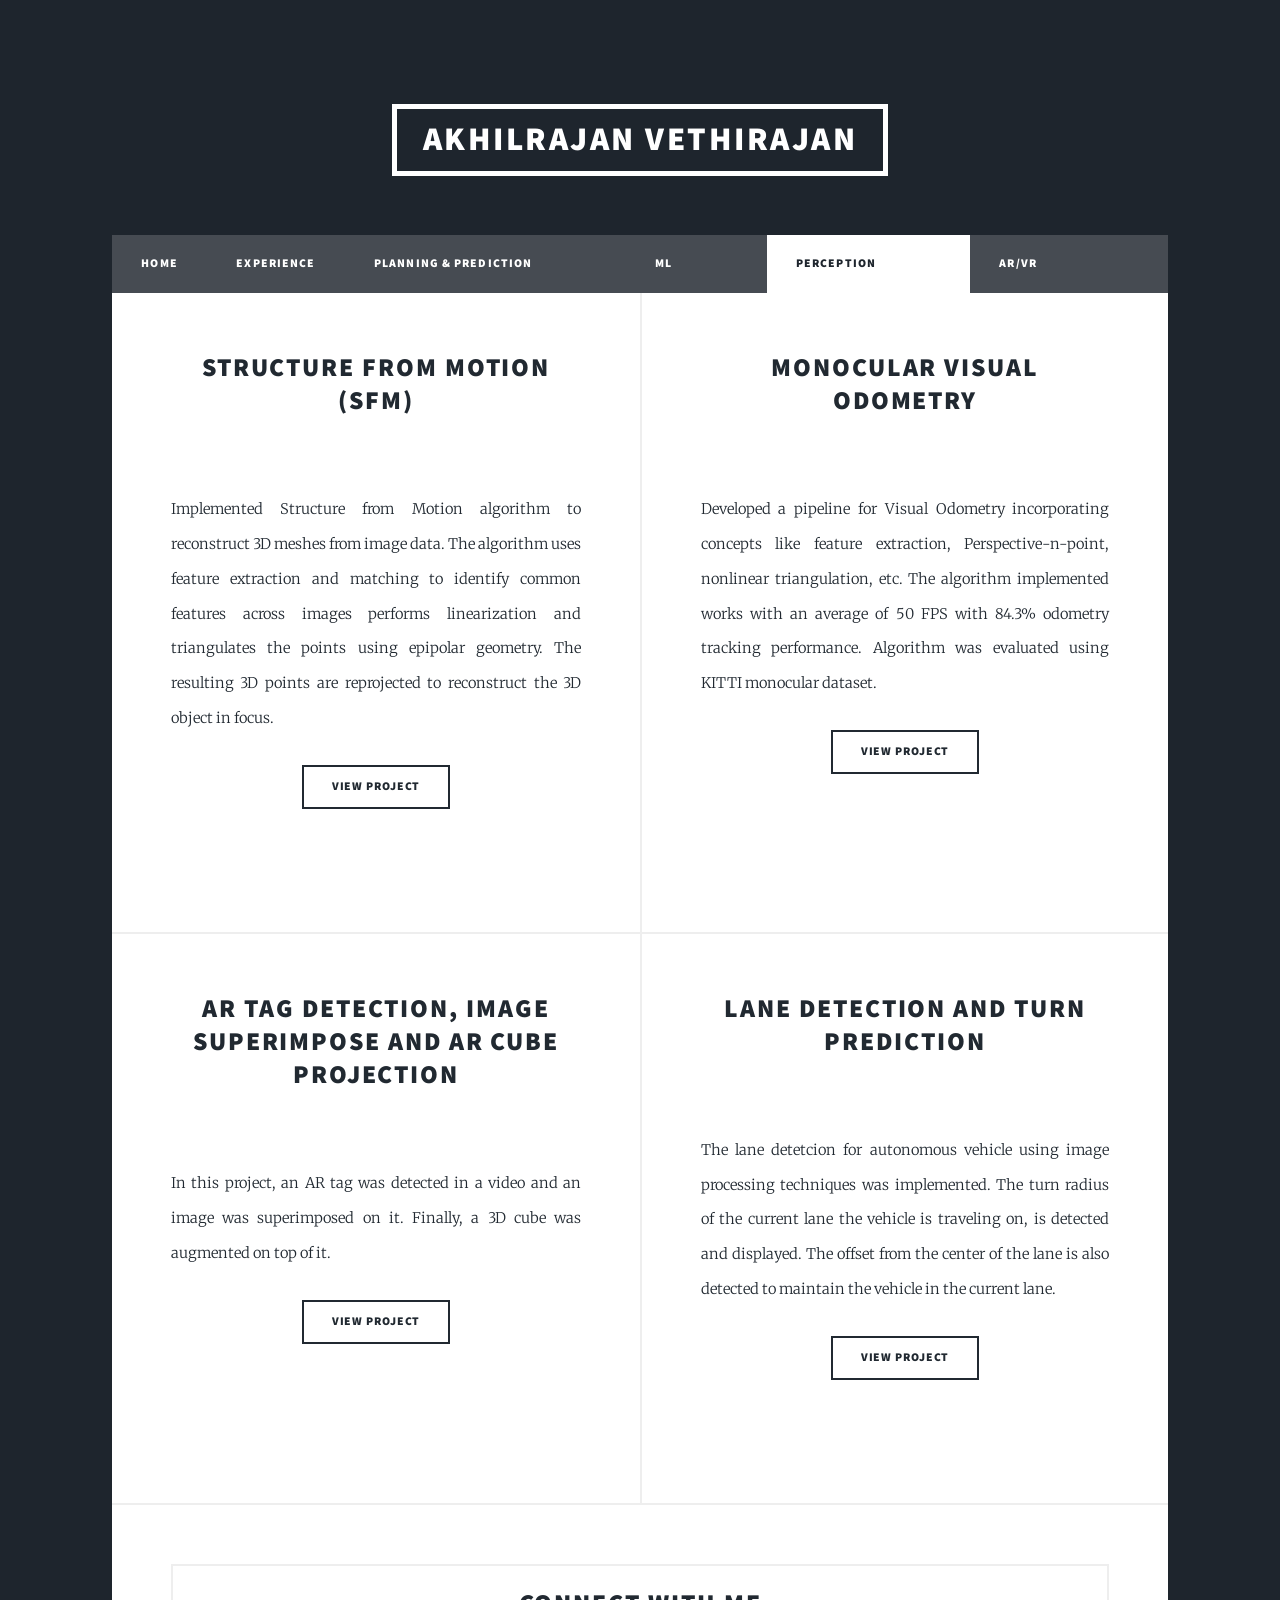
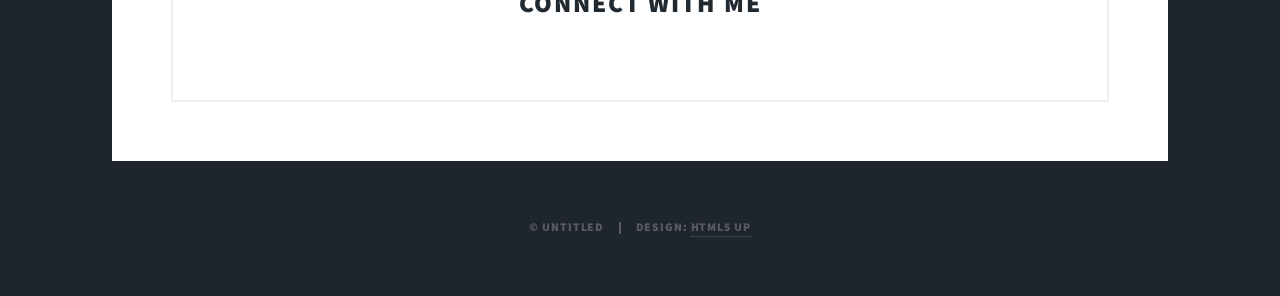
==== commit 084d4588: "new order tabs" ====
--- a/CVprojects.html
+++ b/CVprojects.html
@@ -27,10 +27,10 @@
 						<ul class="links">
 
 							<li><a href="index.html">HOME</a></li>
-							<li><a href="research.html">Experience</a></li>
-							<li class="active"><a href="CVprojects.html">Perception Projects</a></li>
+							<li><a href="research.html">Experience</a></li>							
 							<li><a href="Planning.html">Planning & Prediction Projects</a></li>
 							<li><a href="ML.html">ML Projects</a></li>
+							<li class="active"><a href="CVprojects.html">Perception Projects</a></li>
 							<li><a href="Gamedev.html">AR/VR GameDev</a></li>
 							<!-- <li><a href="#about_me">About Me</a></li> -->
 						</ul>
